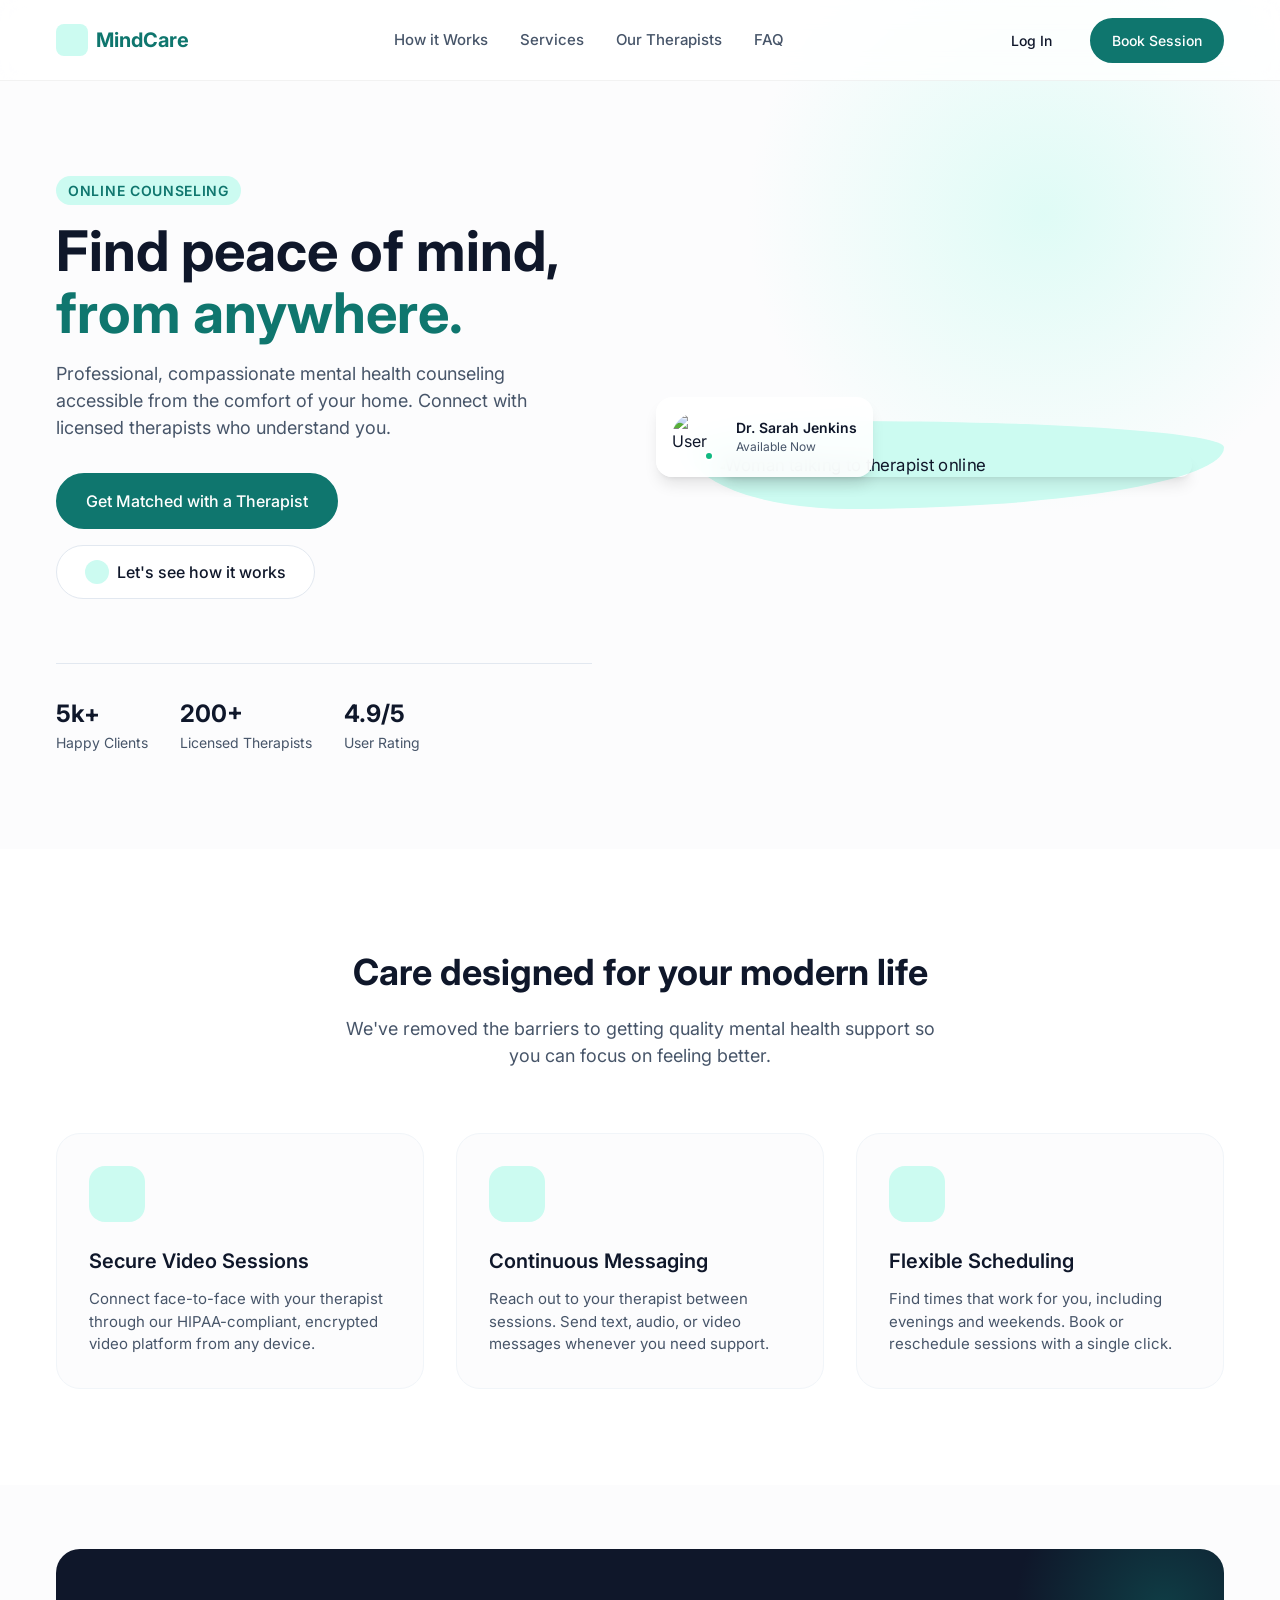
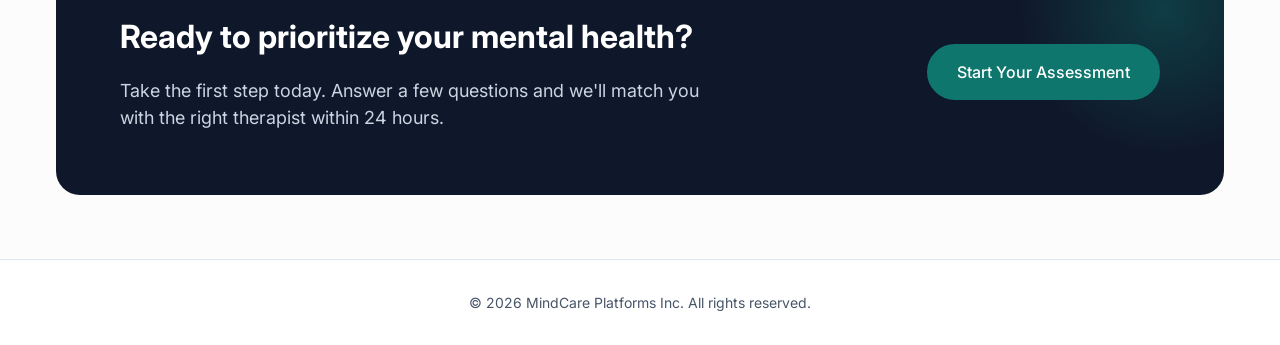
==== index.html @ 395b48d4 "inital commit for frontend ui" ====
<!DOCTYPE html>
<html lang="en">
<head>
    <meta charset="UTF-8">
    <meta name="viewport" content="width=device-width, initial-scale=1.0">
    <title>MindCare | Remote Mental Health Counseling</title>
    <meta name="description" content="Accessible, professional, and compassionate remote mental health counseling. Connect with licensed therapists from the comfort of your home.">
    <!-- Google Fonts -->
    <link rel="preconnect" href="https://fonts.googleapis.com">
    <link rel="preconnect" href="https://fonts.gstatic.com" crossorigin>
    <link href="https://fonts.googleapis.com/css2?family=Inter:wght@300;400;500;600;700&display=swap" rel="stylesheet">
    <!-- Remix Icons -->
    <link href="https://cdn.jsdelivr.net/npm/remixicon@3.5.0/fonts/remixicon.css" rel="stylesheet">
    <!-- Custom CSS -->
    <link rel="stylesheet" href="style.css">
</head>
<body>
    <nav class="navbar">
        <div class="container nav-container">
            <a href="#" class="logo">
                <div class="logo-icon"><i class="ri-heart-pulse-line"></i></div>
                <span>MindCare</span>
            </a>
            <div class="nav-links">
                <a href="#how-it-works" class="nav-link">How it Works</a>
                <a href="#services" class="nav-link">Services</a>
                <a href="#therapists" class="nav-link">Our Therapists</a>
                <a href="#faq" class="nav-link">FAQ</a>
            </div>
            <div class="nav-actions">
                <a href="#" class="btn btn-outline">Log In</a>
                <a href="#" class="btn btn-primary">Book Session</a>
            </div>
            <button class="menu-toggle" aria-label="Toggle Menu">
                <i class="ri-menu-line"></i>
            </button>
        </div>
    </nav>

    <main>
        <!-- Hero Section -->
        <section class="hero">
            <div class="container hero-container">
                <div class="hero-content">
                    <div class="badge">Online Counseling</div>
                    <h1 class="hero-title">Find peace of mind,<br><span>from anywhere.</span></h1>
                    <p class="hero-description">Professional, compassionate mental health counseling accessible from the comfort of your home. Connect with licensed therapists who understand you.</p>
                    <div class="hero-actions">
                        <a href="#" class="btn btn-primary btn-lg">Get Matched with a Therapist</a>
                        <a href="#how-it-works" class="btn btn-secondary btn-lg play-btn">
                            <div class="play-icon"><i class="ri-play-fill"></i></div> Let's see how it works
                        </a>
                    </div>
                    <div class="hero-stats">
                        <div class="stat-item">
                            <div class="stat-number">5k+</div>
                            <div class="stat-label">Happy Clients</div>
                        </div>
                        <div class="stat-item">
                            <div class="stat-number">200+</div>
                            <div class="stat-label">Licensed Therapists</div>
                        </div>
                        <div class="stat-item">
                            <div class="stat-number">4.9/5</div>
                            <div class="stat-label">User Rating</div>
                        </div>
                    </div>
                </div>
                <div class="hero-image-wrapper">
                    <div class="hero-image-bg"></div>
                    <div class="hero-image-container">
                        <img src="https://images.unsplash.com/photo-1573497019940-1c28c88b4f3e?ixlib=rb-4.0.3&auto=format&fit=crop&w=800&q=80" alt="Woman talking to therapist online" class="hero-image">
                    </div>
                    <!-- Floating Cards -->
                    <div class="floating-card user-card">
                        <img src="https://images.unsplash.com/photo-1580489944761-15a19d654956?ixlib=rb-4.0.3&auto=format&fit=crop&w=100&q=80" alt="User" class="avatar">
                        <div class="card-info">
                            <h4>Dr. Sarah Jenkins</h4>
                            <p>Available Now</p>
                        </div>
                        <div class="status-dot online"></div>
                    </div>
                </div>
            </div>
        </section>

        <!-- Features / Benefits -->
        <section class="features" id="services">
            <div class="container">
                <div class="section-header text-center">
                    <h2 class="section-title">Care designed for your modern life</h2>
                    <p class="section-description">We've removed the barriers to getting quality mental health support so you can focus on feeling better.</p>
                </div>
                <div class="features-grid">
                    <div class="feature-card">
                        <div class="feature-icon"><i class="ri-vidicon-line"></i></div>
                        <h3 class="feature-title">Secure Video Sessions</h3>
                        <p class="feature-description">Connect face-to-face with your therapist through our HIPAA-compliant, encrypted video platform from any device.</p>
                    </div>
                    <div class="feature-card">
                        <div class="feature-icon"><i class="ri-message-3-line"></i></div>
                        <h3 class="feature-title">Continuous Messaging</h3>
                        <p class="feature-description">Reach out to your therapist between sessions. Send text, audio, or video messages whenever you need support.</p>
                    </div>
                    <div class="feature-card">
                        <div class="feature-icon"><i class="ri-calendar-event-line"></i></div>
                        <h3 class="feature-title">Flexible Scheduling</h3>
                        <p class="feature-description">Find times that work for you, including evenings and weekends. Book or reschedule sessions with a single click.</p>
                    </div>
                </div>
            </div>
        </section>

        <!-- CTA Section -->
        <section class="cta-section">
            <div class="container">
                <div class="cta-box">
                    <div class="cta-content">
                        <h2>Ready to prioritize your mental health?</h2>
                        <p>Take the first step today. Answer a few questions and we'll match you with the right therapist within 24 hours.</p>
                    </div>
                    <div class="cta-action">
                        <a href="#" class="btn btn-primary btn-lg">Start Your Assessment</a>
                    </div>
                </div>
            </div>
        </section>
    </main>

    <footer class="footer">
        <div class="container">
            <div class="footer-bottom">
                <p>&copy; 2026 MindCare Platforms Inc. All rights reserved.</p>
            </div>
        </div>
    </footer>

    <script src="script.js"></script>
</body>
</html>
---- style.css ----
:root {
    /* Colors */
    --primary-color: #0f766e; /* Teal 600 */
    --primary-hover: #115e59; /* Teal 700 */
    --primary-light: #ccfbf1; /* Teal 50 */
    --secondary-color: #f8fafc;
    --text-main: #0f172a;
    --text-muted: #475569;
    --bg-main: #fcfcfd;
    --white: #ffffff;
    
    /* Typography */
    --font-sans: 'Inter', sans-serif;
    
    /* Spacing */
    --spacing-xs: 0.5rem;
    --spacing-sm: 1rem;
    --spacing-md: 2rem;
    --spacing-lg: 4rem;
    --spacing-xl: 6rem;
    
    /* Borders & Shadows */
    --radius-sm: 0.5rem;
    --radius-md: 1rem;
    --radius-lg: 1.5rem;
    --radius-full: 9999px;
    --shadow-sm: 0 1px 2px 0 rgb(0 0 0 / 0.05);
    --shadow-md: 0 4px 6px -1px rgb(0 0 0 / 0.1), 0 2px 4px -2px rgb(0 0 0 / 0.1);
    --shadow-lg: 0 10px 15px -3px rgb(0 0 0 / 0.1), 0 4px 6px -4px rgb(0 0 0 / 0.1);
    --shadow-glow: 0 0 40px -10px rgba(15, 118, 110, 0.4);
}

* {
    margin: 0;
    padding: 0;
    box-sizing: border-box;
}

body {
    font-family: var(--font-sans);
    color: var(--text-main);
    background-color: var(--bg-main);
    line-height: 1.5;
    overflow-x: hidden;
}

.container {
    max-width: 1200px;
    margin: 0 auto;
    padding: 0 var(--spacing-sm);
}

img {
    max-width: 100%;
    height: auto;
    display: block;
}

a {
    text-decoration: none;
    color: inherit;
    transition: all 0.3s ease;
}

/* --- Buttons --- */
.btn {
    display: inline-flex;
    align-items: center;
    justify-content: center;
    padding: 0.625rem 1.25rem;
    border-radius: var(--radius-full);
    font-weight: 500;
    cursor: pointer;
    transition: all 0.3s cubic-bezier(0.4, 0, 0.2, 1);
    font-size: 0.875rem;
}

.btn-lg {
    padding: 0.875rem 1.75rem;
    font-size: 1rem;
}

.btn-primary {
    background-color: var(--primary-color);
    color: var(--white);
    border: 2px solid var(--primary-color);
}

.btn-primary:hover {
    background-color: var(--primary-hover);
    border-color: var(--primary-hover);
    transform: translateY(-2px);
    box-shadow: var(--shadow-glow);
}

.btn-outline {
    background-color: transparent;
    color: var(--text-main);
    border: 2px solid transparent;
}

.btn-outline:hover {
    color: var(--primary-color);
}

.btn-secondary {
    background-color: var(--white);
    color: var(--text-main);
    border: 1px solid #e2e8f0;
}

.btn-secondary:hover {
    box-shadow: var(--shadow-md);
    transform: translateY(-2px);
}

/* --- Navigation --- */
.navbar {
    position: fixed;
    top: 0;
    left: 0;
    width: 100%;
    background-color: rgba(255, 255, 255, 0.8);
    backdrop-filter: blur(12px);
    -webkit-backdrop-filter: blur(12px);
    z-index: 1000;
    border-bottom: 1px solid rgba(0,0,0,0.05);
    transition: all 0.3s ease;
}

.nav-container {
    display: flex;
    justify-content: space-between;
    align-items: center;
    height: 80px;
}

.logo {
    display: flex;
    align-items: center;
    gap: 0.5rem;
    font-size: 1.25rem;
    font-weight: 700;
    color: var(--primary-color);
}

.logo-icon {
    width: 32px;
    height: 32px;
    background-color: var(--primary-light);
    border-radius: 8px;
    display: flex;
    align-items: center;
    justify-content: center;
    color: var(--primary-color);
    font-size: 1.25rem;
}

.nav-links {
    display: flex;
    gap: 2rem;
}

.nav-link {
    font-weight: 500;
    color: var(--text-muted);
    font-size: 0.9375rem;
}

.nav-link:hover {
    color: var(--primary-color);
}

.nav-actions {
    display: flex;
    gap: 1rem;
    align-items: center;
}

.menu-toggle {
    display: none;
    background: none;
    border: none;
    font-size: 1.5rem;
    color: var(--text-main);
    cursor: pointer;
}

/* --- Hero Section --- */
.hero {
    padding-top: calc(80px + var(--spacing-xl));
    padding-bottom: var(--spacing-xl);
    overflow: hidden;
    position: relative;
}

/* Background blob */
.hero::before {
    content: '';
    position: absolute;
    top: -10%;
    right: -5%;
    width: 600px;
    height: 600px;
    background: radial-gradient(circle, var(--primary-light) 0%, rgba(255,255,255,0) 70%);
    border-radius: 50%;
    z-index: -1;
    opacity: 0.6;
}

.hero-container {
    display: grid;
    grid-template-columns: 1fr 1fr;
    gap: var(--spacing-xl);
    align-items: center;
}

.badge {
    display: inline-block;
    padding: 0.25rem 0.75rem;
    background-color: var(--primary-light);
    color: var(--primary-color);
    border-radius: var(--radius-full);
    font-size: 0.875rem;
    font-weight: 600;
    margin-bottom: var(--spacing-sm);
    text-transform: uppercase;
    letter-spacing: 0.05em;
}

.hero-title {
    font-size: 3.5rem;
    font-weight: 700;
    line-height: 1.1;
    margin-bottom: var(--spacing-sm);
    color: var(--text-main);
}

.hero-title span {
    color: var(--primary-color);
}

.hero-description {
    font-size: 1.125rem;
    color: var(--text-muted);
    margin-bottom: var(--spacing-md);
    max-width: 480px;
}

.hero-actions {
    display: flex;
    gap: 1rem;
    margin-bottom: var(--spacing-lg);
    flex-wrap: wrap;
}

.play-btn {
    display: flex;
    gap: 0.5rem;
}

.play-icon {
    width: 24px;
    height: 24px;
    background-color: var(--primary-light);
    color: var(--primary-color);
    border-radius: 50%;
    display: flex;
    align-items: center;
    justify-content: center;
    font-size: 0.75rem;
}

.hero-stats {
    display: flex;
    gap: 2rem;
    border-top: 1px solid #e2e8f0;
    padding-top: var(--spacing-md);
}

.stat-number {
    font-size: 1.5rem;
    font-weight: 700;
    color: var(--text-main);
}

.stat-label {
    font-size: 0.875rem;
    color: var(--text-muted);
}

.hero-image-wrapper {
    position: relative;
    padding: 2rem;
}

.hero-image-bg {
    position: absolute;
    top: 50%;
    left: 50%;
    transform: translate(-50%, -50%);
    width: 100%;
    height: 100%;
    background-color: var(--primary-light);
    border-radius: 30% 70% 70% 30% / 30% 30% 70% 70%;
    z-index: -1;
    animation: morph 8s ease-in-out infinite alternate;
}

@keyframes morph {
    0% { border-radius: 30% 70% 70% 30% / 30% 30% 70% 70%; }
    100% { border-radius: 70% 30% 30% 70% / 70% 70% 30% 30%; }
}

.hero-image-container {
    border-radius: var(--radius-lg);
    overflow: hidden;
    box-shadow: var(--shadow-lg);
    position: relative;
    z-index: 1;
}

.hero-image {
    width: 100%;
    height: 100%;
    object-fit: cover;
    display: block;
    transform: scale(1.05);
}

.floating-card {
    position: absolute;
    bottom: 2rem;
    left: -2rem;
    background: rgba(255, 255, 255, 0.9);
    backdrop-filter: blur(10px);
    -webkit-backdrop-filter: blur(10px);
    padding: 1rem;
    border-radius: var(--radius-md);
    box-shadow: var(--shadow-lg);
    display: flex;
    align-items: center;
    gap: 1rem;
    z-index: 2;
    animation: float 6s ease-in-out infinite;
}

@keyframes float {
    0% { transform: translateY(0px); }
    50% { transform: translateY(-15px); }
    100% { transform: translateY(0px); }
}

.avatar {
    width: 48px;
    height: 48px;
    border-radius: 50%;
    object-fit: cover;
}

.card-info h4 {
    font-size: 0.875rem;
    font-weight: 600;
}

.card-info p {
    font-size: 0.75rem;
    color: var(--text-muted);
}

.status-dot {
    width: 10px;
    height: 10px;
    border-radius: 50%;
    position: absolute;
    bottom: 1rem;
    left: 3rem;
    border: 2px solid white;
}

.status-dot.online {
    background-color: #10b981;
}

/* --- Features Section --- */
.features {
    padding: var(--spacing-xl) 0;
    background-color: var(--white);
}

.section-header {
    text-align: center;
    max-width: 600px;
    margin: 0 auto var(--spacing-lg);
}

.section-title {
    font-size: 2.25rem;
    font-weight: 700;
    margin-bottom: var(--spacing-sm);
}

.section-description {
    color: var(--text-muted);
    font-size: 1.125rem;
}

.features-grid {
    display: grid;
    grid-template-columns: repeat(3, 1fr);
    gap: var(--spacing-md);
}

.feature-card {
    padding: 2rem;
    border-radius: var(--radius-lg);
    background-color: var(--bg-main);
    border: 1px solid #f1f5f9;
    transition: all 0.3s ease;
    cursor: pointer;
}

.feature-card:hover {
    transform: translateY(-5px);
    box-shadow: var(--shadow-lg);
    border-color: var(--primary-light);
}

.feature-icon {
    width: 56px;
    height: 56px;
    background-color: var(--primary-light);
    color: var(--primary-color);
    border-radius: 16px;
    display: flex;
    align-items: center;
    justify-content: center;
    font-size: 1.5rem;
    margin-bottom: 1.5rem;
    transition: all 0.3s ease;
}

.feature-card:hover .feature-icon {
    background-color: var(--primary-color);
    color: white;
}

.feature-title {
    font-size: 1.25rem;
    font-weight: 600;
    margin-bottom: 0.75rem;
}

.feature-description {
    color: var(--text-muted);
    font-size: 0.9375rem;
}

/* --- CTA Section --- */
.cta-section {
    padding: var(--spacing-lg) 0;
}

.cta-box {
    background-color: var(--text-main);
    border-radius: var(--radius-lg);
    padding: var(--spacing-lg);
    display: flex;
    justify-content: space-between;
    align-items: center;
    color: var(--white);
    position: relative;
    overflow: hidden;
}

.cta-box::before {
    content: '';
    position: absolute;
    top: 0;
    right: 0;
    width: 300px;
    height: 300px;
    background: radial-gradient(circle, rgba(15, 118, 110, 0.4) 0%, rgba(255,255,255,0) 70%);
    border-radius: 50%;
    transform: translate(30%, -30%);
}

.cta-content {
    max-width: 600px;
    position: relative;
    z-index: 1;
}

.cta-content h2 {
    font-size: 2rem;
    margin-bottom: 1rem;
}

.cta-content p {
    color: #cbd5e1;
    font-size: 1.125rem;
}

.cta-action {
    position: relative;
    z-index: 1;
}

/* --- Footer --- */
.footer {
    padding: var(--spacing-md) 0;
    background-color: var(--white);
    border-top: 1px solid #e2e8f0;
    text-align: center;
}

.footer-bottom {
    color: var(--text-muted);
    font-size: 0.875rem;
}

/* --- Responsive --- */
@media (max-width: 991px) {
    .hero-container {
        grid-template-columns: 1fr;
        text-align: center;
    }
    
    .hero-title {
        font-size: 3rem;
    }
    
    .hero-description {
        margin: 0 auto var(--spacing-md);
    }
    
    .hero-actions {
        justify-content: center;
    }
    
    .hero-stats {
        justify-content: center;
    }
    
    .floating-card {
        left: 50%;
        transform: translateX(-50%);
        bottom: -2rem;
        animation: floatMobile 6s ease-in-out infinite;
    }
    
    @keyframes floatMobile {
        0% { transform: translate(-50%, 0px); }
        50% { transform: translate(-50%, -15px); }
        100% { transform: translate(-50%, 0px); }
    }
    
    .features-grid {
        grid-template-columns: repeat(2, 1fr);
    }
    
    .cta-box {
        flex-direction: column;
        text-align: center;
        gap: 2rem;
    }
}

@media (max-width: 768px) {
    .nav-links, .nav-actions {
        display: none;
    }
    
    .menu-toggle {
        display: block;
    }
    
    .features-grid {
        grid-template-columns: 1fr;
    }
    
    .hero-title {
        font-size: 2.5rem;
    }
}
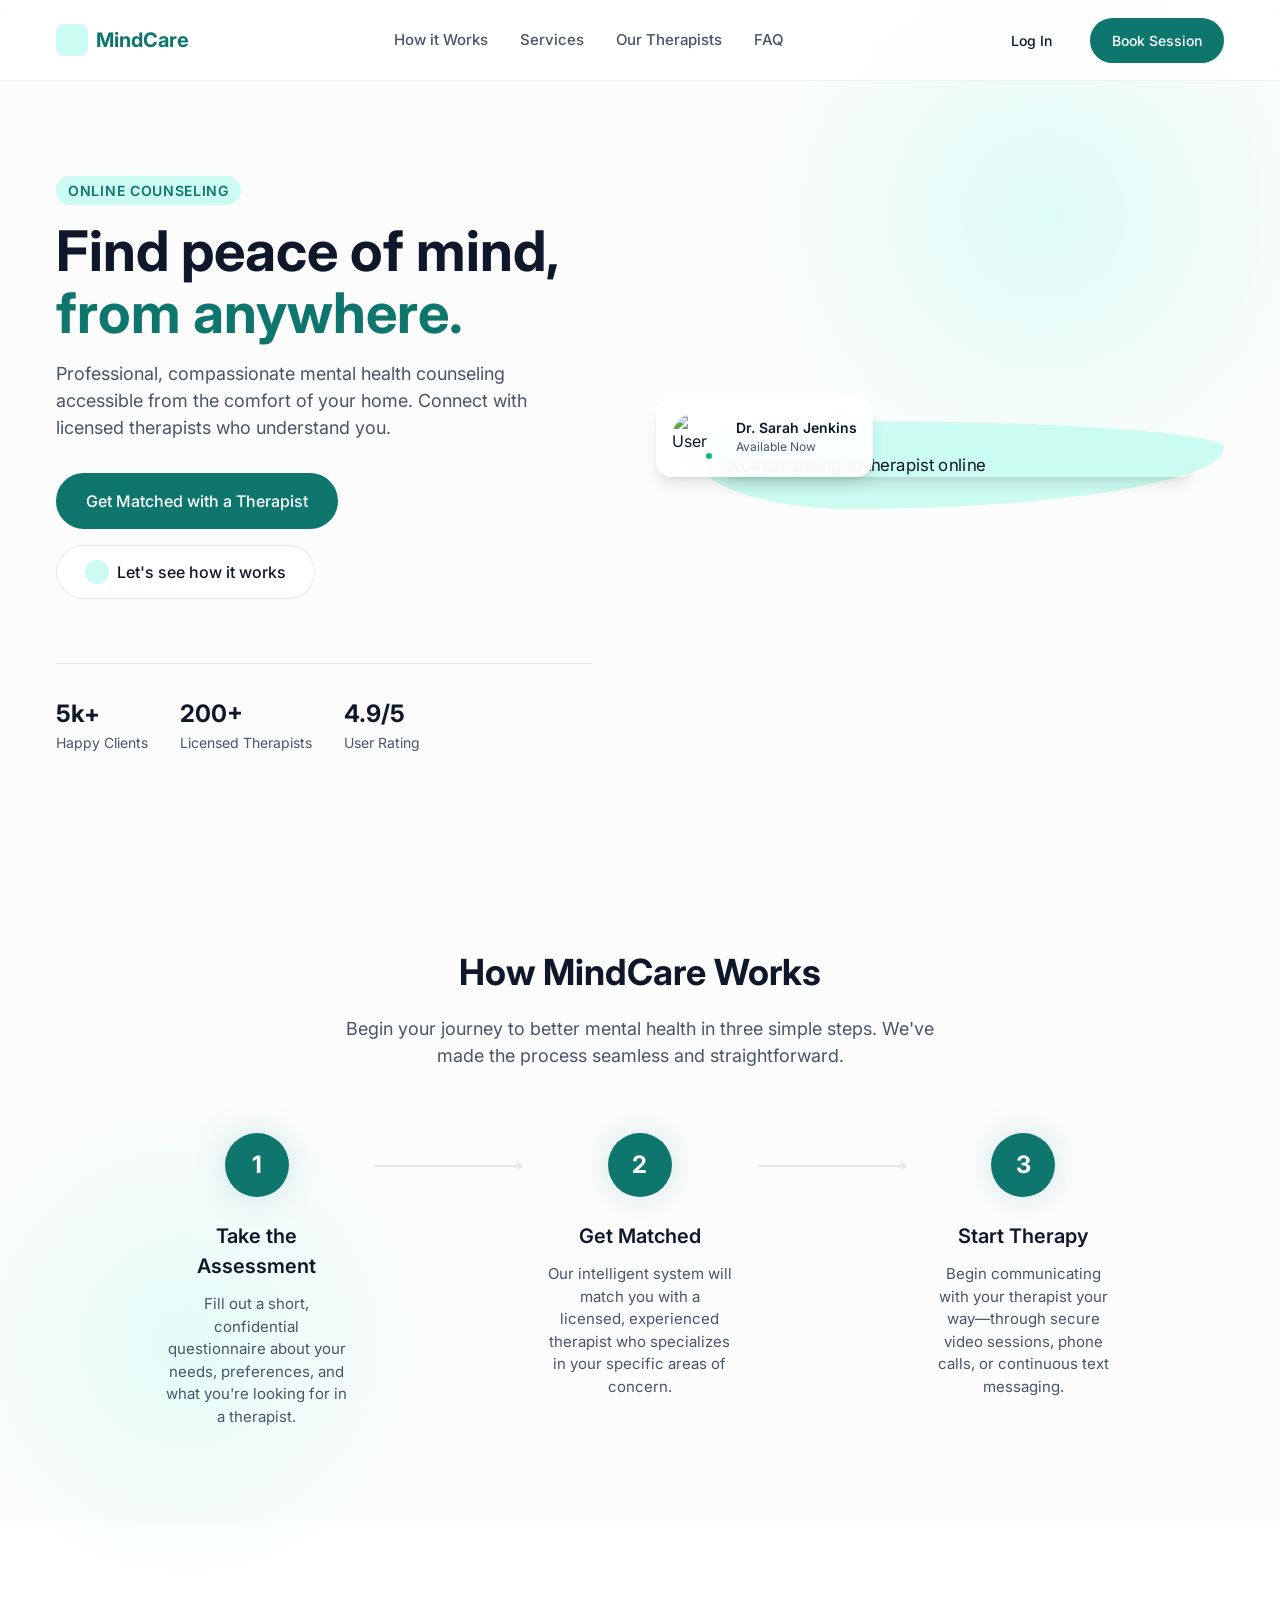
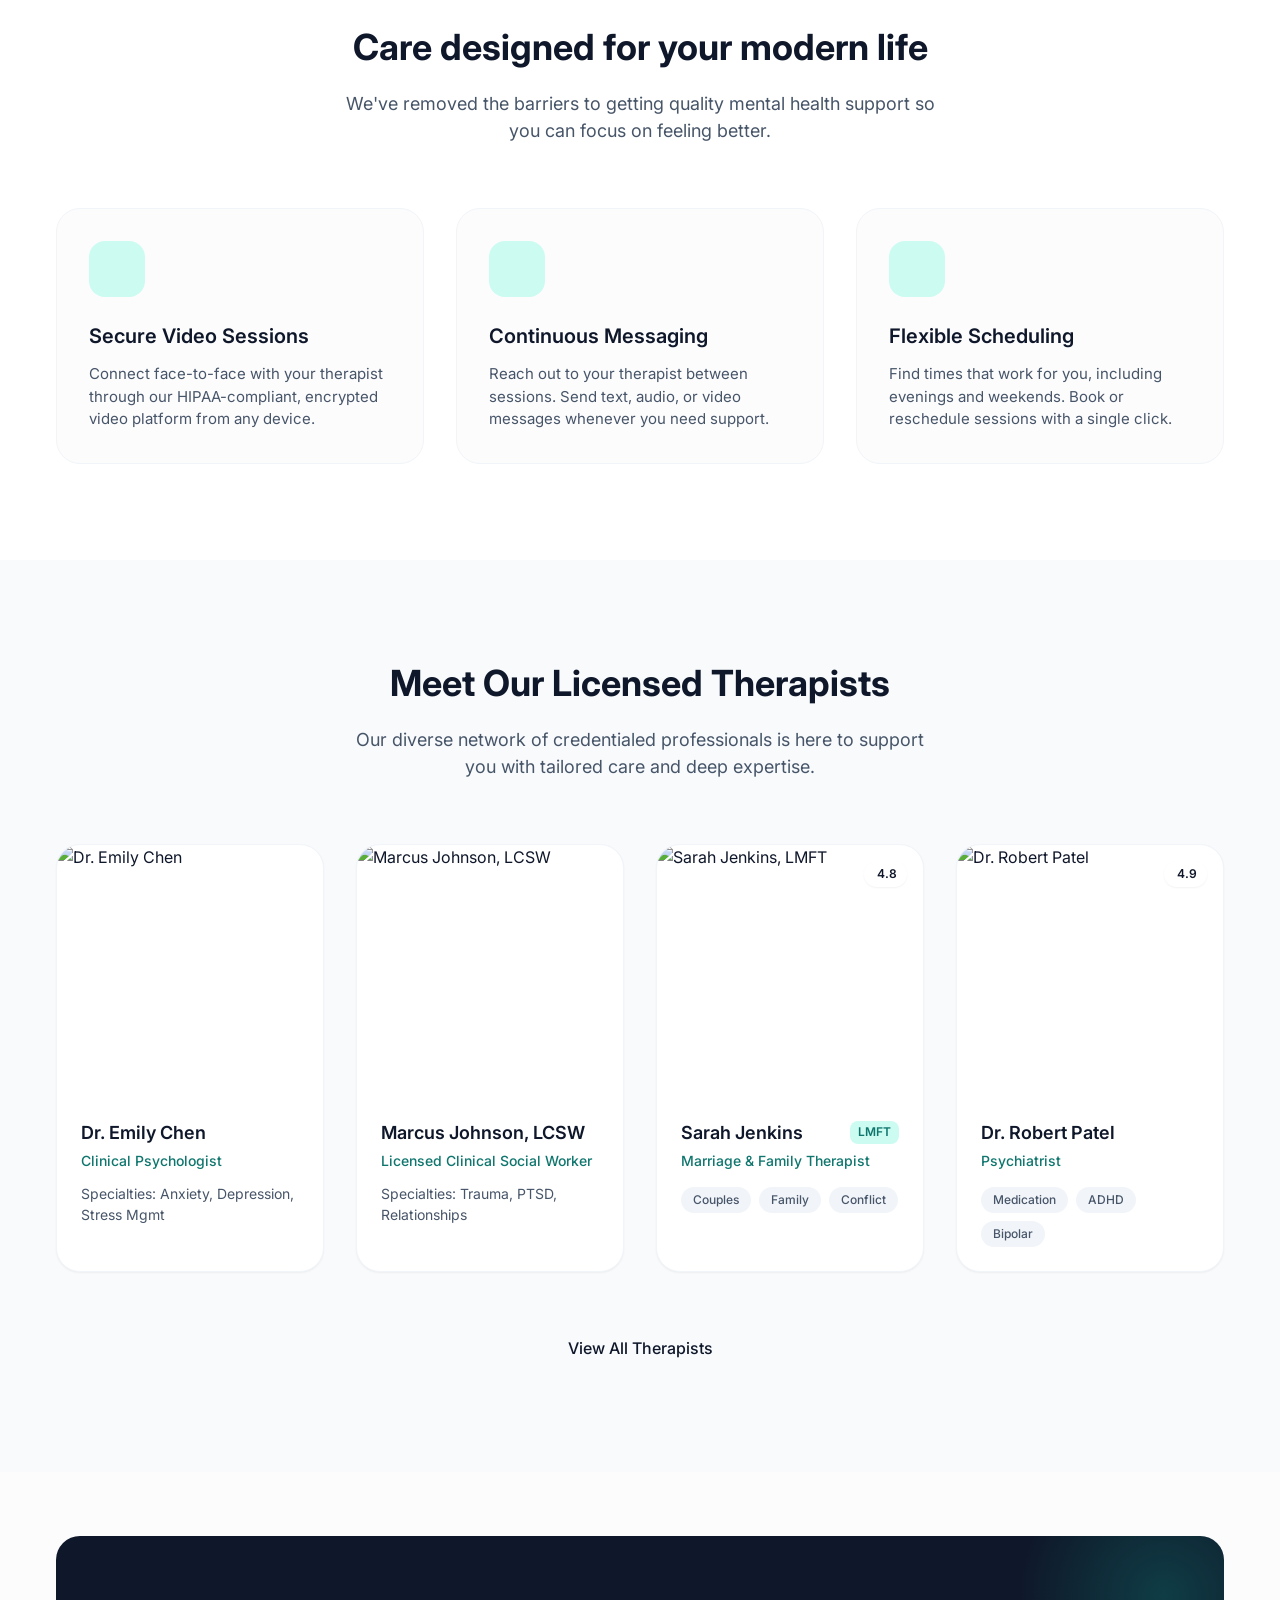
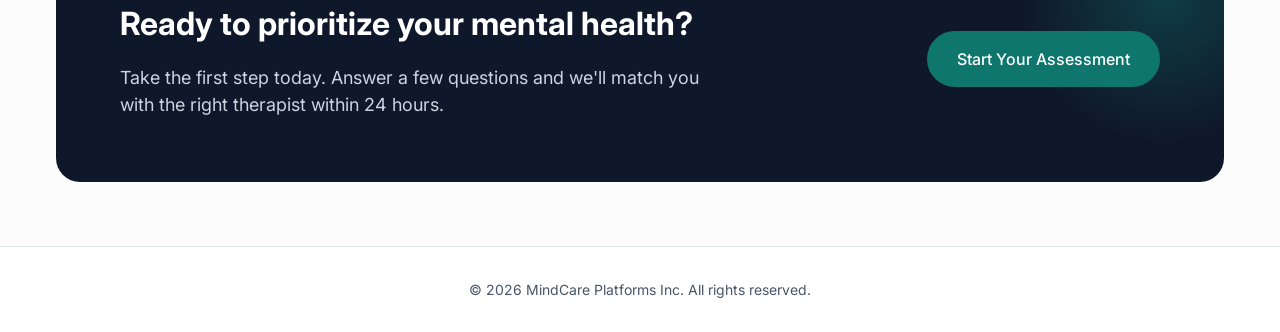
==== commit 1a27055a: "feat: Add therapists section with profile cards, interactive image effects, and responsive grid layo" ====
--- a/index.html
+++ b/index.html
@@ -1,10 +1,12 @@
 <!DOCTYPE html>
 <html lang="en">
+
 <head>
     <meta charset="UTF-8">
     <meta name="viewport" content="width=device-width, initial-scale=1.0">
     <title>MindCare | Remote Mental Health Counseling</title>
-    <meta name="description" content="Accessible, professional, and compassionate remote mental health counseling. Connect with licensed therapists from the comfort of your home.">
+    <meta name="description"
+        content="Accessible, professional, and compassionate remote mental health counseling. Connect with licensed therapists from the comfort of your home.">
     <!-- Google Fonts -->
     <link rel="preconnect" href="https://fonts.googleapis.com">
     <link rel="preconnect" href="https://fonts.gstatic.com" crossorigin>
@@ -14,6 +16,7 @@
     <!-- Custom CSS -->
     <link rel="stylesheet" href="style.css">
 </head>
+
 <body>
     <nav class="navbar">
         <div class="container nav-container">
@@ -44,7 +47,8 @@
                 <div class="hero-content">
                     <div class="badge">Online Counseling</div>
                     <h1 class="hero-title">Find peace of mind,<br><span>from anywhere.</span></h1>
-                    <p class="hero-description">Professional, compassionate mental health counseling accessible from the comfort of your home. Connect with licensed therapists who understand you.</p>
+                    <p class="hero-description">Professional, compassionate mental health counseling accessible from the
+                        comfort of your home. Connect with licensed therapists who understand you.</p>
                     <div class="hero-actions">
                         <a href="#" class="btn btn-primary btn-lg">Get Matched with a Therapist</a>
                         <a href="#how-it-works" class="btn btn-secondary btn-lg play-btn">
@@ -69,11 +73,13 @@
                 <div class="hero-image-wrapper">
                     <div class="hero-image-bg"></div>
                     <div class="hero-image-container">
-                        <img src="https://images.unsplash.com/photo-1573497019940-1c28c88b4f3e?ixlib=rb-4.0.3&auto=format&fit=crop&w=800&q=80" alt="Woman talking to therapist online" class="hero-image">
+                        <img src="https://images.unsplash.com/photo-1573497019940-1c28c88b4f3e?ixlib=rb-4.0.3&auto=format&fit=crop&w=800&q=80"
+                            alt="Woman talking to therapist online" class="hero-image">
                     </div>
                     <!-- Floating Cards -->
                     <div class="floating-card user-card">
-                        <img src="https://images.unsplash.com/photo-1580489944761-15a19d654956?ixlib=rb-4.0.3&auto=format&fit=crop&w=100&q=80" alt="User" class="avatar">
+                        <img src="https://images.unsplash.com/photo-1580489944761-15a19d654956?ixlib=rb-4.0.3&auto=format&fit=crop&w=100&q=80"
+                            alt="User" class="avatar">
                         <div class="card-info">
                             <h4>Dr. Sarah Jenkins</h4>
                             <p>Available Now</p>
@@ -84,29 +90,143 @@
             </div>
         </section>
 
+        <!-- How it Works Section -->
+        <section class="how-it-works" id="how-it-works">
+            <div class="container">
+                <div class="section-header text-center">
+                    <h2 class="section-title">How MindCare Works</h2>
+                    <p class="section-description">Begin your journey to better mental health in three simple steps.
+                        We've made the process seamless and straightforward.</p>
+                </div>
+                <div class="steps-container">
+                    <div class="step-card">
+                        <div class="step-number">1</div>
+                        <h3 class="step-title">Take the Assessment</h3>
+                        <p class="step-description">Fill out a short, confidential questionnaire about your needs,
+                            preferences, and what you're looking for in a therapist.</p>
+                    </div>
+                    <div class="step-line"></div>
+                    <div class="step-card">
+                        <div class="step-number">2</div>
+                        <h3 class="step-title">Get Matched</h3>
+                        <p class="step-description">Our intelligent system will match you with a licensed, experienced
+                            therapist who specializes in your specific areas of concern.</p>
+                    </div>
+                    <div class="step-line"></div>
+                    <div class="step-card">
+                        <div class="step-number">3</div>
+                        <h3 class="step-title">Start Therapy</h3>
+                        <p class="step-description">Begin communicating with your therapist your way—through secure
+                            video sessions, phone calls, or continuous text messaging.</p>
+                    </div>
+                </div>
+            </div>
+        </section>
+
         <!-- Features / Benefits -->
         <section class="features" id="services">
             <div class="container">
                 <div class="section-header text-center">
                     <h2 class="section-title">Care designed for your modern life</h2>
-                    <p class="section-description">We've removed the barriers to getting quality mental health support so you can focus on feeling better.</p>
+                    <p class="section-description">We've removed the barriers to getting quality mental health support
+                        so you can focus on feeling better.</p>
                 </div>
                 <div class="features-grid">
                     <div class="feature-card">
                         <div class="feature-icon"><i class="ri-vidicon-line"></i></div>
                         <h3 class="feature-title">Secure Video Sessions</h3>
-                        <p class="feature-description">Connect face-to-face with your therapist through our HIPAA-compliant, encrypted video platform from any device.</p>
+                        <p class="feature-description">Connect face-to-face with your therapist through our
+                            HIPAA-compliant, encrypted video platform from any device.</p>
                     </div>
                     <div class="feature-card">
                         <div class="feature-icon"><i class="ri-message-3-line"></i></div>
                         <h3 class="feature-title">Continuous Messaging</h3>
-                        <p class="feature-description">Reach out to your therapist between sessions. Send text, audio, or video messages whenever you need support.</p>
+                        <p class="feature-description">Reach out to your therapist between sessions. Send text, audio,
+                            or video messages whenever you need support.</p>
                     </div>
                     <div class="feature-card">
                         <div class="feature-icon"><i class="ri-calendar-event-line"></i></div>
                         <h3 class="feature-title">Flexible Scheduling</h3>
-                        <p class="feature-description">Find times that work for you, including evenings and weekends. Book or reschedule sessions with a single click.</p>
-                    </div>
+                        <p class="feature-description">Find times that work for you, including evenings and weekends.
+                            Book or reschedule sessions with a single click.</p>
+                    </div>
+                </div>
+            </div>
+        </section>
+
+        <!-- Our Therapists Section -->
+        <section class="therapists" id="therapists">
+            <div class="container">
+                <div class="section-header text-center">
+                    <h2 class="section-title">Meet Our Licensed Therapists</h2>
+                    <p class="section-description">Our diverse network of credentialed professionals is here to support
+                        you with tailored care and deep expertise.</p>
+                </div>
+                <div class="therapist-grid">
+                    <div class="therapist-card">
+                        <div class="therapist-image">
+                            <img src="https://images.unsplash.com/photo-1559839734-2b71ea197ec2?ixlib=rb-4.0.3&auto=format&fit=crop&w=600&q=80"
+                                alt="Dr. Emily Chen">
+                        </div>
+                        <div class="therapist-info">
+                            <h3 class="therapist-name">Dr. Emily Chen</h3>
+                            <p class="therapist-specialty">Clinical Psychologist</p>
+                            <p class="therapist-focus">Specialties: Anxiety, Depression, Stress Mgmt</p>
+                        </div>
+                    </div>
+                    <div class="therapist-card">
+                        <div class="therapist-image">
+                            <img src="https://images.unsplash.com/photo-1612349317150-e413f6a5b16d?ixlib=rb-4.0.3&auto=format&fit=crop&w=600&q=80"
+                                alt="Marcus Johnson, LCSW">
+                        </div>
+                        <div class="therapist-info">
+                            <h3 class="therapist-name">Marcus Johnson, LCSW</h3>
+                            <p class="therapist-specialty">Licensed Clinical Social Worker</p>
+                            <p class="therapist-focus">Specialties: Trauma, PTSD, Relationships</p>
+                        </div>
+                    </div>
+                    <div class="therapist-card">
+                        <div class="therapist-image">
+                            <span class="therapist-rating"><i class="ri-star-fill"></i> 4.8</span>
+                            <img src="https://images.unsplash.com/photo-1438761681033-6461ffad8d80?ixlib=rb-4.0.3&auto=format&fit=crop&w=600&q=80" alt="Sarah Jenkins, LMFT">
+                            <div class="therapist-image-overlay">
+                                <a href="#" class="btn btn-primary">Book Session</a>
+                            </div>
+                        </div>
+                        <div class="therapist-info">
+                            <div class="therapist-name-row">
+                                <h3 class="therapist-name">Sarah Jenkins</h3>
+                                <span class="credential">LMFT</span>
+                            </div>
+                            <p class="therapist-specialty">Marriage & Family Therapist</p>
+                            <div class="therapist-tags">
+                                <span class="tag">Couples</span>
+                                <span class="tag">Family</span>
+                                <span class="tag">Conflict</span>
+                            </div>
+                        </div>
+                    </div>
+                    <div class="therapist-card">
+                        <div class="therapist-image">
+                            <span class="therapist-rating"><i class="ri-star-fill"></i> 4.9</span>
+                            <img src="https://images.unsplash.com/photo-1507003211169-0a1dd7228f2d?ixlib=rb-4.0.3&auto=format&fit=crop&w=600&q=80" alt="Dr. Robert Patel">
+                            <div class="therapist-image-overlay">
+                                <a href="#" class="btn btn-primary">Book Session</a>
+                            </div>
+                        </div>
+                        <div class="therapist-info">
+                            <h3 class="therapist-name">Dr. Robert Patel</h3>
+                            <p class="therapist-specialty">Psychiatrist</p>
+                            <div class="therapist-tags">
+                                <span class="tag">Medication</span>
+                                <span class="tag">ADHD</span>
+                                <span class="tag">Bipolar</span>
+                            </div>
+                        </div>
+                    </div>
+                </div>
+                <div class="section-footer text-center" style="margin-top: 3rem;">
+                    <a href="#" class="btn btn-outline btn-lg">View All Therapists</a>
                 </div>
             </div>
         </section>
@@ -117,7 +237,8 @@
                 <div class="cta-box">
                     <div class="cta-content">
                         <h2>Ready to prioritize your mental health?</h2>
-                        <p>Take the first step today. Answer a few questions and we'll match you with the right therapist within 24 hours.</p>
+                        <p>Take the first step today. Answer a few questions and we'll match you with the right
+                            therapist within 24 hours.</p>
                     </div>
                     <div class="cta-action">
                         <a href="#" class="btn btn-primary btn-lg">Start Your Assessment</a>
@@ -137,4 +258,5 @@
 
     <script src="script.js"></script>
 </body>
-</html>
+
+</html>
--- a/style.css
+++ b/style.css
@@ -382,6 +382,106 @@
     background-color: #10b981;
 }
 
+/* --- How it Works Section --- */
+.how-it-works {
+    padding: var(--spacing-xl) 0;
+    background-color: var(--bg-main);
+    position: relative;
+}
+
+.how-it-works::before {
+    content: '';
+    position: absolute;
+    bottom: -10%;
+    left: -5%;
+    width: 500px;
+    height: 500px;
+    background: radial-gradient(circle, var(--primary-light) 0%, rgba(255,255,255,0) 70%);
+    border-radius: 50%;
+    z-index: 0;
+    opacity: 0.5;
+}
+
+.how-it-works .container {
+    position: relative;
+    z-index: 1;
+}
+
+.steps-container {
+    display: flex;
+    align-items: flex-start;
+    justify-content: space-between;
+    position: relative;
+    max-width: 1000px;
+    margin: 0 auto;
+}
+
+.step-card {
+    flex: 1;
+    text-align: center;
+    position: relative;
+    padding: 0 1.5rem;
+    transition: transform 0.3s ease;
+}
+
+.step-card:hover {
+    transform: translateY(-5px);
+}
+
+.step-number {
+    width: 64px;
+    height: 64px;
+    background-color: var(--primary-color);
+    color: var(--white);
+    border-radius: 50%;
+    display: flex;
+    align-items: center;
+    justify-content: center;
+    font-size: 1.5rem;
+    font-weight: 700;
+    margin: 0 auto 1.5rem;
+    box-shadow: var(--shadow-glow);
+    position: relative;
+    z-index: 2;
+    transition: transform 0.3s ease, background-color 0.3s ease;
+}
+
+.step-card:hover .step-number {
+    transform: scale(1.1);
+}
+
+.step-title {
+    font-size: 1.25rem;
+    font-weight: 600;
+    margin-bottom: 0.75rem;
+}
+
+.step-description {
+    color: var(--text-muted);
+    font-size: 0.9375rem;
+}
+
+.step-line {
+    flex: 0 0 calc(15%);
+    height: 2px;
+    background-color: #e2e8f0;
+    margin-top: 32px;
+    position: relative;
+}
+
+.step-line::after {
+    content: '';
+    position: absolute;
+    top: 50%;
+    right: 0;
+    transform: translateY(-50%);
+    width: 0;
+    height: 0;
+    border-top: 5px solid transparent;
+    border-bottom: 5px solid transparent;
+    border-left: 6px solid #e2e8f0;
+}
+
 /* --- Features Section --- */
 .features {
     padding: var(--spacing-xl) 0;
@@ -456,6 +556,189 @@
     font-size: 0.9375rem;
 }
 
+/* --- Therapists Section --- */
+.therapists {
+    padding: var(--spacing-xl) 0;
+    background-color: var(--secondary-color);
+}
+
+.therapist-grid {
+    display: grid;
+    grid-template-columns: repeat(4, 1fr);
+    gap: var(--spacing-md);
+}
+
+.therapist-card {
+    background-color: var(--white);
+    border-radius: var(--radius-lg);
+    overflow: hidden;
+    box-shadow: var(--shadow-sm);
+    transition: all 0.3s cubic-bezier(0.4, 0, 0.2, 1);
+    border: 1px solid #f1f5f9;
+}
+
+.therapist-card:hover {
+    transform: translateY(-8px);
+    box-shadow: var(--shadow-lg);
+    border-color: var(--primary-light);
+}
+
+.therapist-image {
+    width: 100%;
+    height: 250px;
+    overflow: hidden;
+    position: relative;
+}
+
+.therapist-image::after {
+    content: '';
+    position: absolute;
+    bottom: 0;
+    left: 0;
+    width: 100%;
+    height: 30%;
+    background: linear-gradient(to top, rgba(0,0,0,0.4), transparent);
+    opacity: 0;
+    transition: opacity 0.3s ease;
+}
+
+.therapist-card:hover .therapist-image::after {
+    opacity: 1;
+}
+
+.therapist-image img {
+    width: 100%;
+    height: 100%;
+    object-fit: cover;
+    transition: transform 0.5s ease;
+}
+
+.therapist-card:hover .therapist-image img {
+    transform: scale(1.08);
+}
+
+.therapist-info {
+    padding: 1.5rem;
+}
+
+.therapist-name {
+    font-size: 1.125rem;
+    font-weight: 600;
+    margin-bottom: 0.25rem;
+    color: var(--text-main);
+}
+
+.therapist-specialty {
+    color: var(--primary-color);
+    font-size: 0.875rem;
+    font-weight: 500;
+    margin-bottom: 0.75rem;
+}
+
+.therapist-focus {
+    color: var(--text-muted);
+    font-size: 0.875rem;
+    line-height: 1.5;
+}
+
+.therapist-rating {
+    position: absolute;
+    top: 1rem;
+    right: 1rem;
+    background-color: var(--white);
+    color: var(--text-main);
+    padding: 0.25rem 0.6rem;
+    border-radius: var(--radius-full);
+    font-size: 0.75rem;
+    font-weight: 600;
+    z-index: 2;
+    display: flex;
+    align-items: center;
+    gap: 0.25rem;
+    box-shadow: var(--shadow-sm);
+}
+
+.therapist-rating i {
+    color: #fbbf24;
+}
+
+.therapist-image-overlay {
+    position: absolute;
+    top: 0;
+    left: 0;
+    width: 100%;
+    height: 100%;
+    background-color: rgba(15, 23, 42, 0.4);
+    display: flex;
+    align-items: center;
+    justify-content: center;
+    opacity: 0;
+    transition: opacity 0.3s ease;
+    z-index: 1;
+    backdrop-filter: blur(2px);
+    -webkit-backdrop-filter: blur(2px);
+}
+
+.therapist-image-overlay .btn {
+    transform: translateY(20px);
+    transition: transform 0.3s ease;
+}
+
+.therapist-card:hover .therapist-image-overlay {
+    opacity: 1;
+}
+
+.therapist-card:hover .therapist-image-overlay .btn {
+    transform: translateY(0);
+}
+
+.therapist-name-row {
+    display: flex;
+    align-items: center;
+    justify-content: space-between;
+    margin-bottom: 0.25rem;
+}
+
+.therapist-name-row .therapist-name {
+    margin-bottom: 0;
+}
+
+.credential {
+    font-size: 0.75rem;
+    font-weight: 600;
+    background-color: var(--primary-light);
+    color: var(--primary-color);
+    padding: 0.15rem 0.5rem;
+    border-radius: var(--radius-sm);
+}
+
+.therapist-tags {
+    display: flex;
+    flex-wrap: wrap;
+    gap: 0.5rem;
+    margin-top: 1rem;
+}
+
+.tag {
+    background-color: #f1f5f9;
+    color: var(--text-muted);
+    font-size: 0.75rem;
+    padding: 0.25rem 0.75rem;
+    border-radius: var(--radius-full);
+    font-weight: 500;
+    transition: background-color 0.3s ease, color 0.3s ease;
+}
+
+.tag:hover {
+    background-color: var(--primary-light);
+    color: var(--primary-color);
+}
+
+.section-footer {
+    display: flex;
+    justify-content: center;
+}
+
 /* --- CTA Section --- */
 .cta-section {
     padding: var(--spacing-lg) 0;
@@ -555,7 +838,7 @@
         100% { transform: translate(-50%, 0px); }
     }
     
-    .features-grid {
+    .features-grid, .therapist-grid {
         grid-template-columns: repeat(2, 1fr);
     }
     
@@ -575,7 +858,22 @@
         display: block;
     }
     
-    .features-grid {
+    .steps-container {
+        flex-direction: column;
+        align-items: center;
+        gap: 3rem;
+    }
+    
+    .step-line {
+        display: none;
+    }
+    
+    .step-card {
+        padding: 0;
+        max-width: 400px;
+    }
+    
+    .features-grid, .therapist-grid {
         grid-template-columns: 1fr;
     }
     
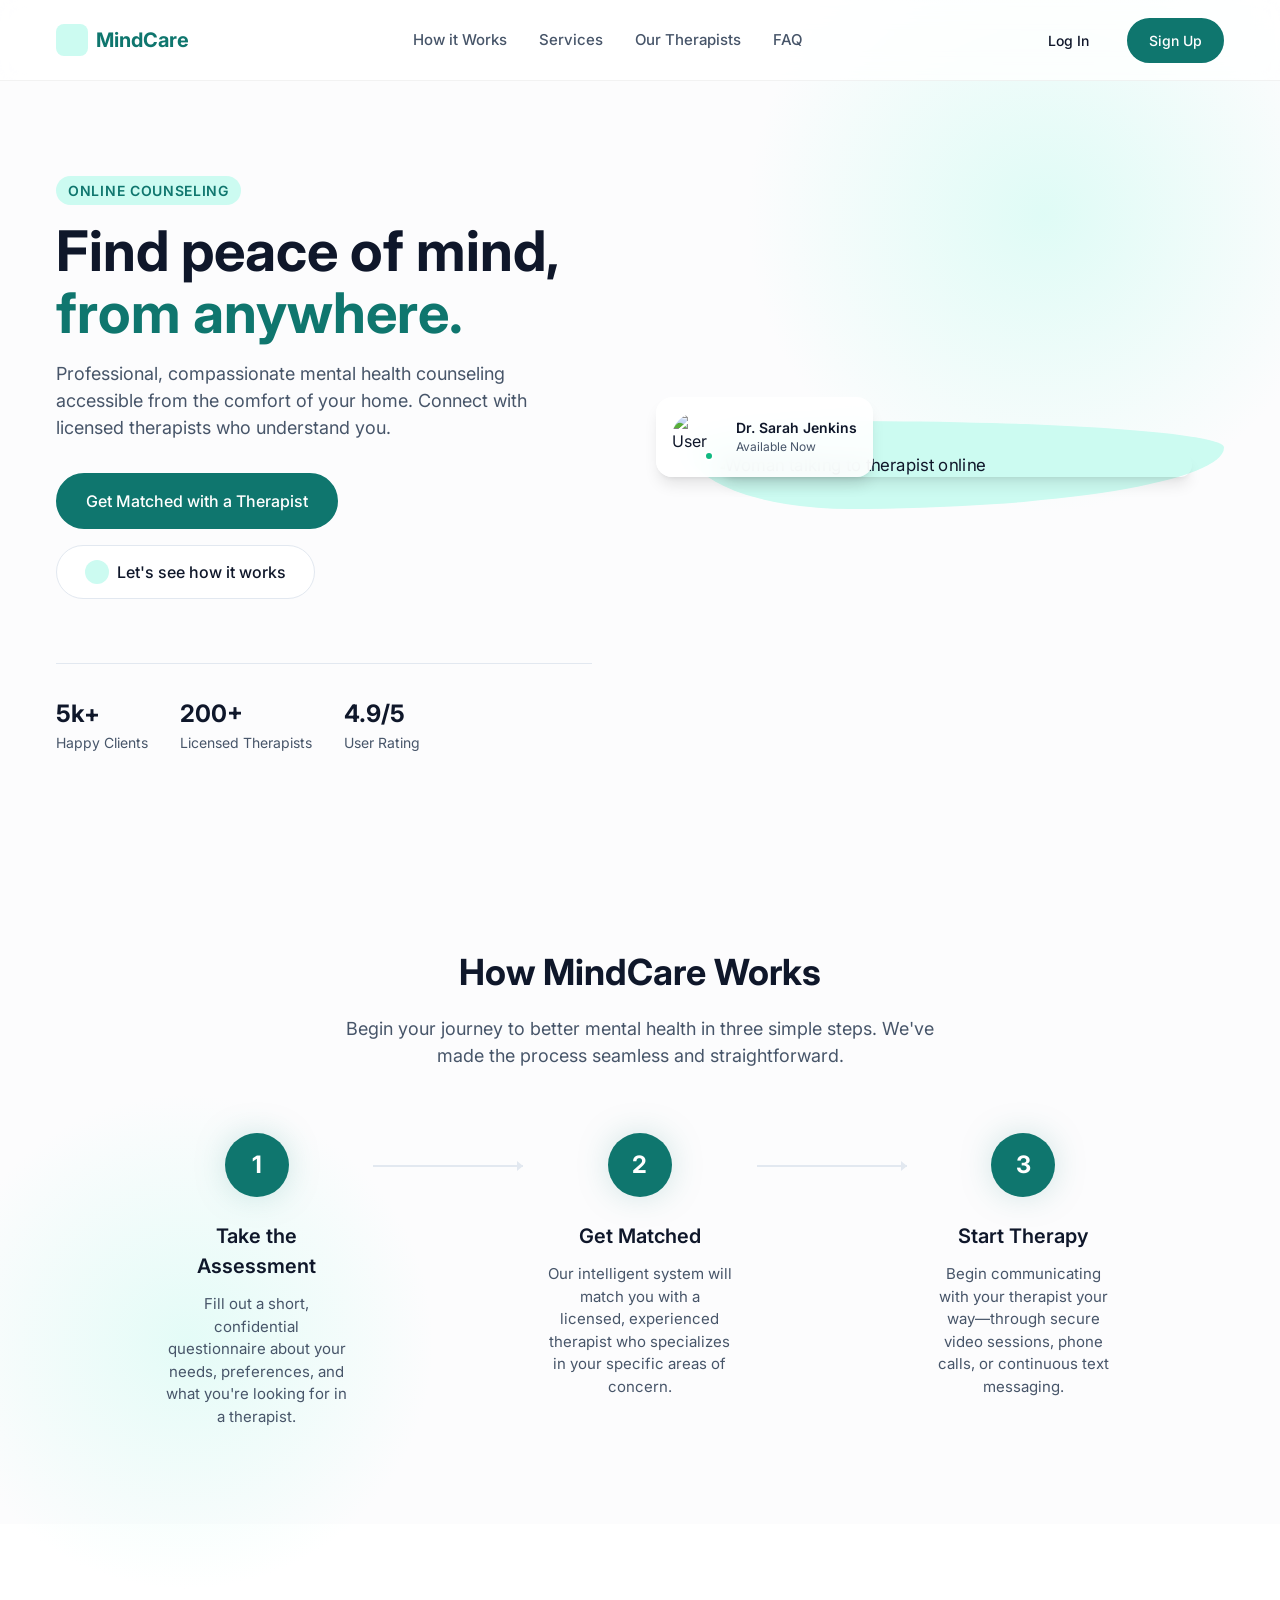
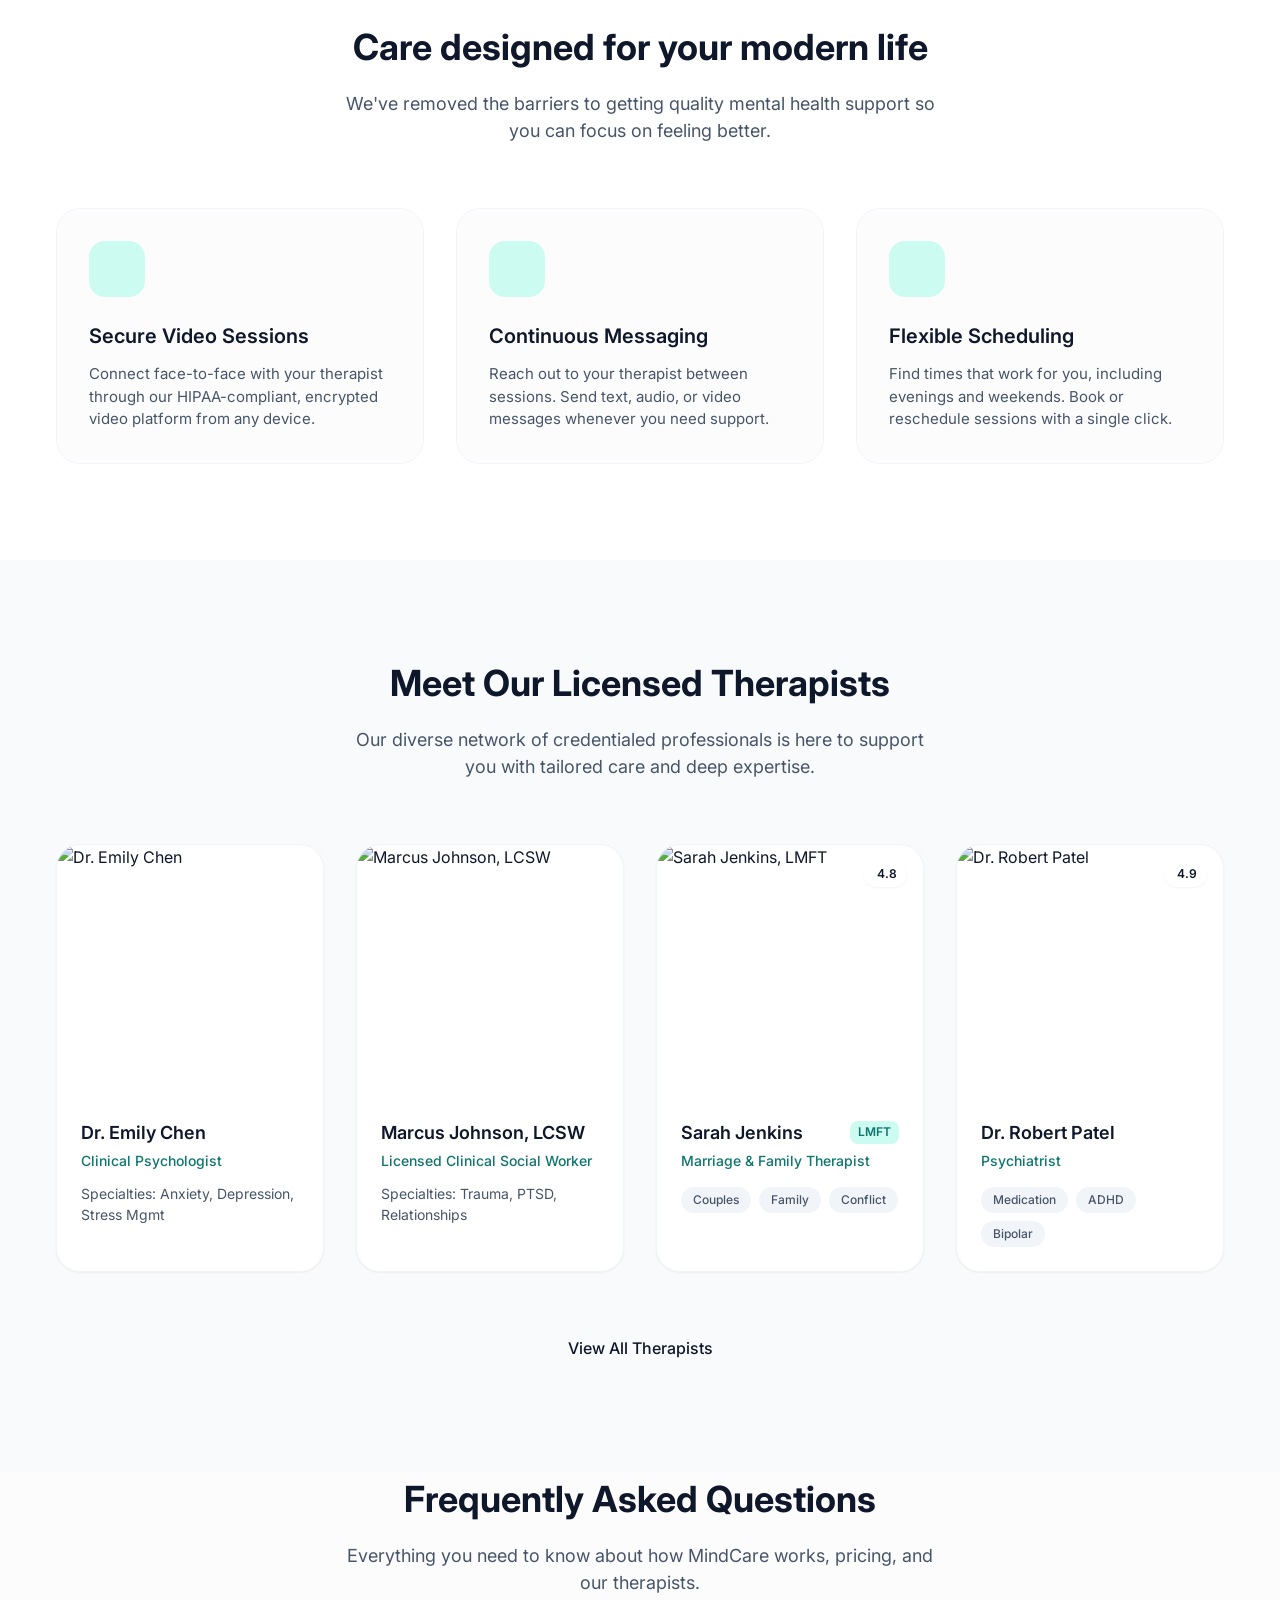
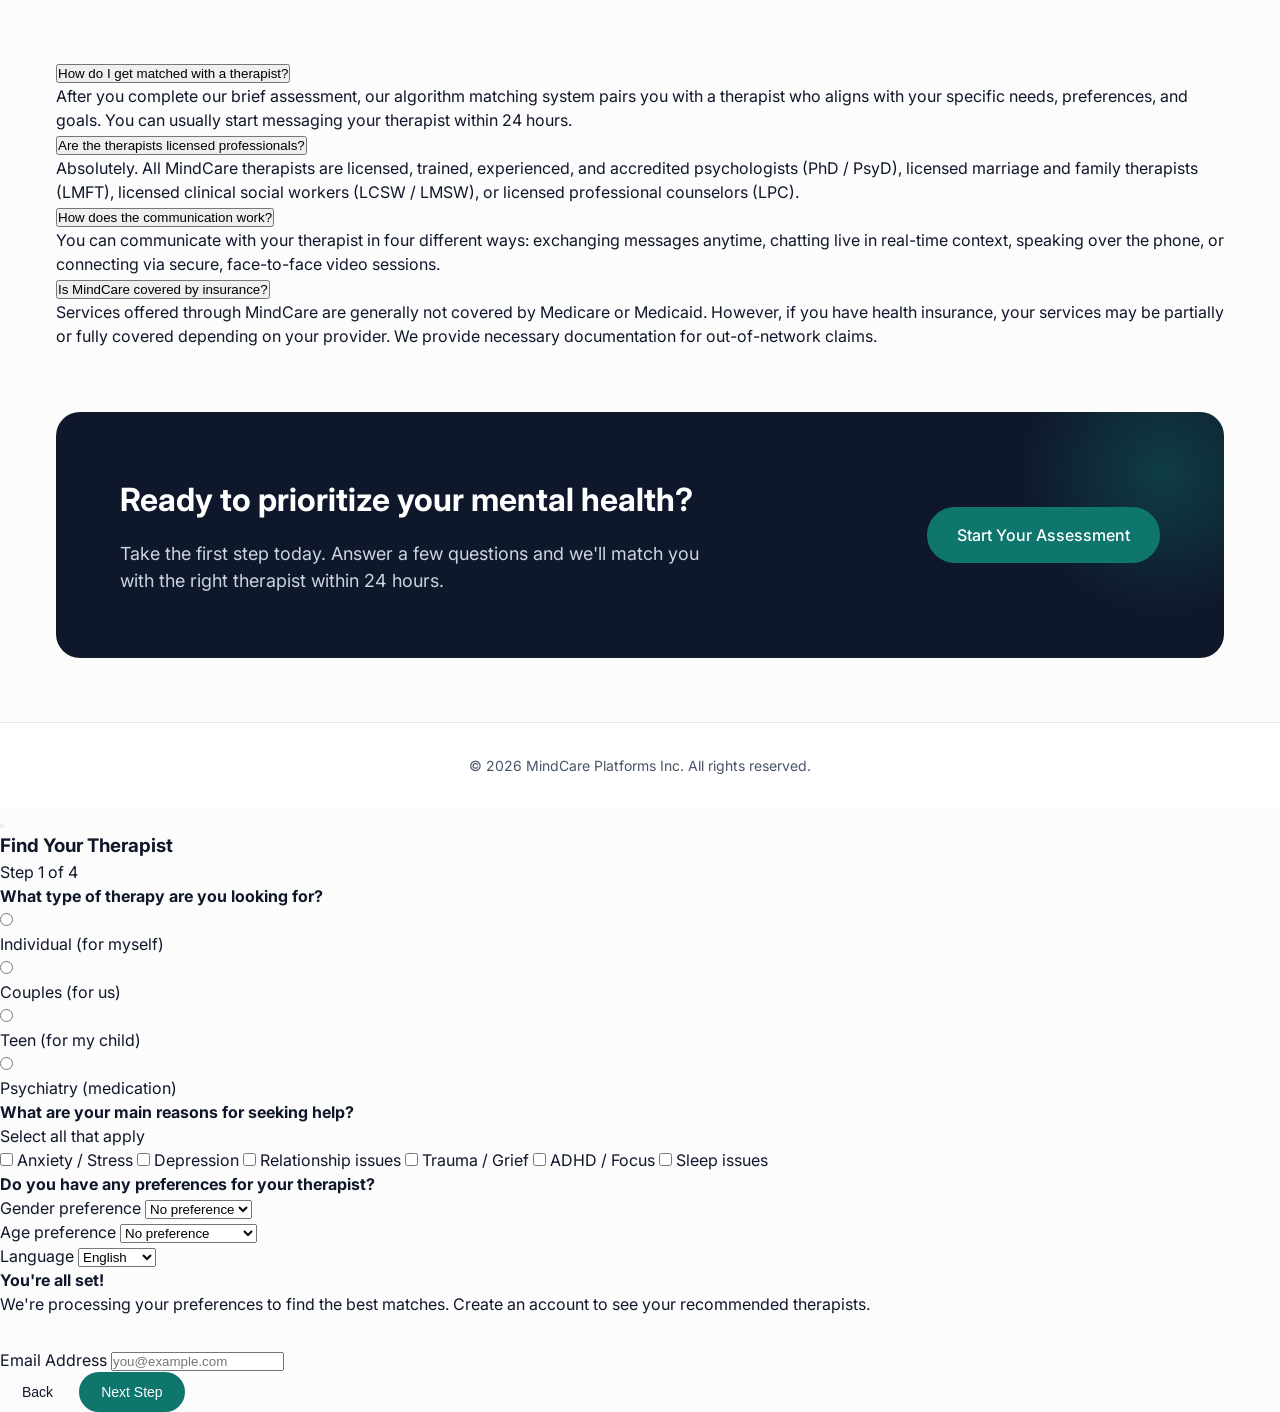
==== commit a607d45c: "commit" ====
--- a/index.html
+++ b/index.html
@@ -31,8 +31,8 @@
                 <a href="#faq" class="nav-link">FAQ</a>
             </div>
             <div class="nav-actions">
-                <a href="#" class="btn btn-outline">Log In</a>
-                <a href="#" class="btn btn-primary">Book Session</a>
+                <a href="auth.html" class="btn btn-outline">Log In</a>
+                <a href="auth.html" class="btn btn-primary">Sign Up</a>
             </div>
             <button class="menu-toggle" aria-label="Toggle Menu">
                 <i class="ri-menu-line"></i>
@@ -231,6 +231,54 @@
             </div>
         </section>
 
+        <!-- FAQ Section -->
+        <section class="faq" id="faq">
+            <div class="container">
+                <div class="section-header text-center">
+                    <h2 class="section-title">Frequently Asked Questions</h2>
+                    <p class="section-description">Everything you need to know about how MindCare works, pricing, and our therapists.</p>
+                </div>
+                <div class="faq-container">
+                    <div class="faq-item">
+                        <button class="faq-question">
+                            <span>How do I get matched with a therapist?</span>
+                            <i class="ri-add-line"></i>
+                        </button>
+                        <div class="faq-answer">
+                            <p>After you complete our brief assessment, our algorithm matching system pairs you with a therapist who aligns with your specific needs, preferences, and goals. You can usually start messaging your therapist within 24 hours.</p>
+                        </div>
+                    </div>
+                    <div class="faq-item">
+                        <button class="faq-question">
+                            <span>Are the therapists licensed professionals?</span>
+                            <i class="ri-add-line"></i>
+                        </button>
+                        <div class="faq-answer">
+                            <p>Absolutely. All MindCare therapists are licensed, trained, experienced, and accredited psychologists (PhD / PsyD), licensed marriage and family therapists (LMFT), licensed clinical social workers (LCSW / LMSW), or licensed professional counselors (LPC).</p>
+                        </div>
+                    </div>
+                    <div class="faq-item">
+                        <button class="faq-question">
+                            <span>How does the communication work?</span>
+                            <i class="ri-add-line"></i>
+                        </button>
+                        <div class="faq-answer">
+                            <p>You can communicate with your therapist in four different ways: exchanging messages anytime, chatting live in real-time context, speaking over the phone, or connecting via secure, face-to-face video sessions.</p>
+                        </div>
+                    </div>
+                    <div class="faq-item">
+                        <button class="faq-question">
+                            <span>Is MindCare covered by insurance?</span>
+                            <i class="ri-add-line"></i>
+                        </button>
+                        <div class="faq-answer">
+                            <p>Services offered through MindCare are generally not covered by Medicare or Medicaid. However, if you have health insurance, your services may be partially or fully covered depending on your provider. We provide necessary documentation for out-of-network claims.</p>
+                        </div>
+                    </div>
+                </div>
+            </div>
+        </section>
+
         <!-- CTA Section -->
         <section class="cta-section">
             <div class="container">
@@ -256,6 +304,140 @@
         </div>
     </footer>
 
+    <!-- Assessment Modal -->
+    <div class="modal-overlay" id="assessment-modal">
+        <div class="modal-container">
+            <button class="modal-close" aria-label="Close modal"><i class="ri-close-line"></i></button>
+            <div class="modal-header">
+                <h3>Find Your Therapist</h3>
+                <div class="progress-bar-container">
+                    <div class="progress-bar" id="assessment-progress"></div>
+                </div>
+                <p class="step-indicator">Step <span id="current-step">1</span> of 4</p>
+            </div>
+            
+            <div class="modal-body">
+                <!-- Step 1 -->
+                <div class="assessment-step active" id="step-1">
+                    <h4>What type of therapy are you looking for?</h4>
+                    <div class="options-grid">
+                        <label class="option-card">
+                            <input type="radio" name="therapy_type" value="individual">
+                            <div class="option-content">
+                                <i class="ri-user-line"></i>
+                                <span>Individual (for myself)</span>
+                            </div>
+                        </label>
+                        <label class="option-card">
+                            <input type="radio" name="therapy_type" value="couples">
+                            <div class="option-content">
+                                <i class="ri-group-line"></i>
+                                <span>Couples (for us)</span>
+                            </div>
+                        </label>
+                        <label class="option-card">
+                            <input type="radio" name="therapy_type" value="teen">
+                            <div class="option-content">
+                                <i class="ri-mickey-line"></i>
+                                <span>Teen (for my child)</span>
+                            </div>
+                        </label>
+                        <label class="option-card">
+                            <input type="radio" name="therapy_type" value="psychiatry">
+                            <div class="option-content">
+                                <i class="ri-capsule-line"></i>
+                                <span>Psychiatry (medication)</span>
+                            </div>
+                        </label>
+                    </div>
+                </div>
+
+                <!-- Step 2 -->
+                <div class="assessment-step" id="step-2">
+                    <h4>What are your main reasons for seeking help?</h4>
+                    <p class="step-subtitle">Select all that apply</p>
+                    <div class="tags-selector">
+                        <label class="tag-checkbox">
+                            <input type="checkbox" name="reasons" value="anxiety">
+                            <span>Anxiety / Stress</span>
+                        </label>
+                        <label class="tag-checkbox">
+                            <input type="checkbox" name="reasons" value="depression">
+                            <span>Depression</span>
+                        </label>
+                        <label class="tag-checkbox">
+                            <input type="checkbox" name="reasons" value="relationships">
+                            <span>Relationship issues</span>
+                        </label>
+                        <label class="tag-checkbox">
+                            <input type="checkbox" name="reasons" value="trauma">
+                            <span>Trauma / Grief</span>
+                        </label>
+                        <label class="tag-checkbox">
+                            <input type="checkbox" name="reasons" value="focus">
+                            <span>ADHD / Focus</span>
+                        </label>
+                        <label class="tag-checkbox">
+                            <input type="checkbox" name="reasons" value="sleep">
+                            <span>Sleep issues</span>
+                        </label>
+                    </div>
+                </div>
+
+                <!-- Step 3 -->
+                <div class="assessment-step" id="step-3">
+                    <h4>Do you have any preferences for your therapist?</h4>
+                    <div class="preferences-list">
+                        <div class="pref-item">
+                            <label>Gender preference</label>
+                            <select class="form-control">
+                                <option value="any">No preference</option>
+                                <option value="female">Female</option>
+                                <option value="male">Male</option>
+                                <option value="nonbinary">Non-binary</option>
+                            </select>
+                        </div>
+                        <div class="pref-item">
+                            <label>Age preference</label>
+                            <select class="form-control">
+                                <option value="any">No preference</option>
+                                <option value="younger">Younger (under 40)</option>
+                                <option value="older">Older (40+)</option>
+                            </select>
+                        </div>
+                        <div class="pref-item">
+                            <label>Language</label>
+                            <select class="form-control">
+                                <option value="english">English</option>
+                                <option value="spanish">Spanish</option>
+                                <option value="french">French</option>
+                                <option value="mandarin">Mandarin</option>
+                            </select>
+                        </div>
+                    </div>
+                </div>
+
+                <!-- Step 4 -->
+                <div class="assessment-step" id="step-4">
+                    <div class="success-state text-center">
+                        <div class="success-icon"><i class="ri-checkbox-circle-fill"></i></div>
+                        <h4>You're all set!</h4>
+                        <p>We're processing your preferences to find the best matches. Create an account to see your recommended therapists.</p>
+                        <div class="form-group" style="text-align: left; margin-top: 2rem;">
+                            <label>Email Address</label>
+                            <input type="email" class="form-control" placeholder="you@example.com">
+                        </div>
+                    </div>
+                </div>
+            </div>
+            
+            <div class="modal-footer">
+                <button class="btn btn-outline" id="btn-back" disabled>Back</button>
+                <button class="btn btn-primary" id="btn-next">Next Step</button>
+            </div>
+        </div>
+    </div>
+
     <script src="script.js"></script>
 </body>
 
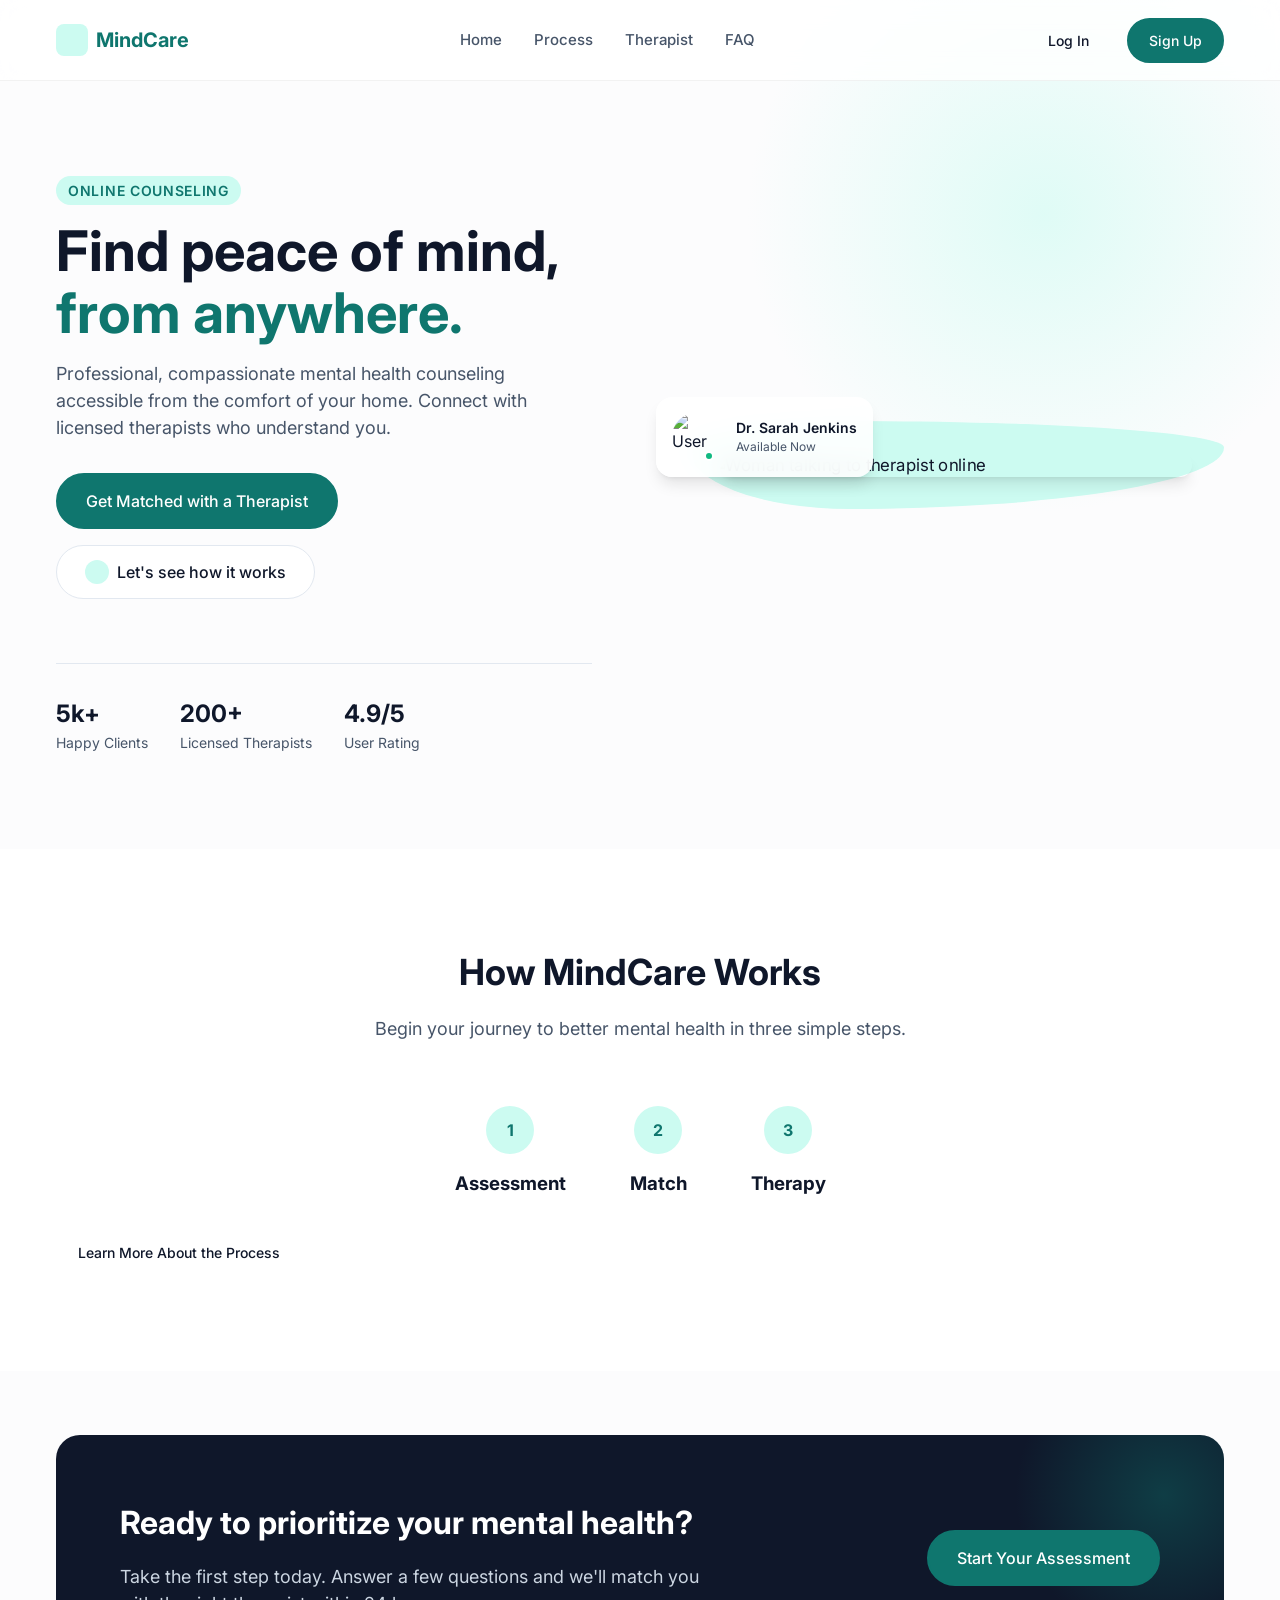
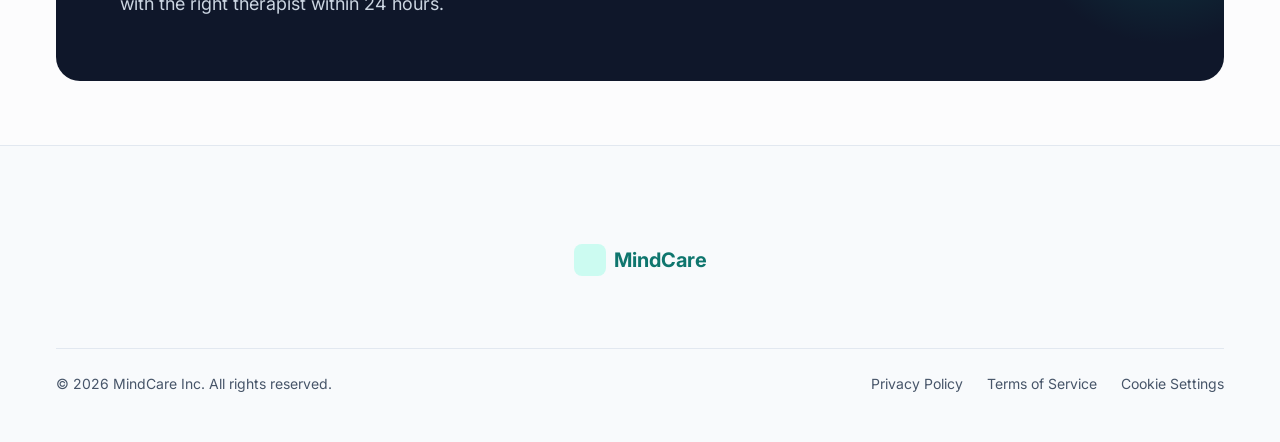
==== commit 87059851: "commit" ====
--- a/index.html
+++ b/index.html
@@ -20,15 +20,15 @@
 <body>
     <nav class="navbar">
         <div class="container nav-container">
-            <a href="#" class="logo">
+            <a href="index.html" class="logo">
                 <div class="logo-icon"><i class="ri-heart-pulse-line"></i></div>
                 <span>MindCare</span>
             </a>
             <div class="nav-links">
-                <a href="#how-it-works" class="nav-link">How it Works</a>
-                <a href="#services" class="nav-link">Services</a>
-                <a href="#therapists" class="nav-link">Our Therapists</a>
-                <a href="#faq" class="nav-link">FAQ</a>
+                <a href="index.html" class="nav-link active">Home</a>
+                <a href="how-it-works.html" class="nav-link">Process</a>
+                <a href="therapists.html" class="nav-link">Therapist</a>
+                <a href="faqs.html" class="nav-link">FAQ</a>
             </div>
             <div class="nav-actions">
                 <a href="auth.html" class="btn btn-outline">Log In</a>
@@ -50,8 +50,8 @@
                     <p class="hero-description">Professional, compassionate mental health counseling accessible from the
                         comfort of your home. Connect with licensed therapists who understand you.</p>
                     <div class="hero-actions">
-                        <a href="#" class="btn btn-primary btn-lg">Get Matched with a Therapist</a>
-                        <a href="#how-it-works" class="btn btn-secondary btn-lg play-btn">
+                        <a href="assessment.html" class="btn btn-primary btn-lg btn-assessment">Get Matched with a Therapist</a>
+                        <a href="how-it-works.html" class="btn btn-secondary btn-lg play-btn">
                             <div class="play-icon"><i class="ri-play-fill"></i></div> Let's see how it works
                         </a>
                     </div>
@@ -90,191 +90,29 @@
             </div>
         </section>
 
-        <!-- How it Works Section -->
-        <section class="how-it-works" id="how-it-works">
+        <!-- How it Works Summary -->
+        <section class="how-it-works-summary">
             <div class="container">
                 <div class="section-header text-center">
                     <h2 class="section-title">How MindCare Works</h2>
-                    <p class="section-description">Begin your journey to better mental health in three simple steps.
-                        We've made the process seamless and straightforward.</p>
+                    <p class="section-description">Begin your journey to better mental health in three simple steps.</p>
                 </div>
-                <div class="steps-container">
-                    <div class="step-card">
-                        <div class="step-number">1</div>
-                        <h3 class="step-title">Take the Assessment</h3>
-                        <p class="step-description">Fill out a short, confidential questionnaire about your needs,
-                            preferences, and what you're looking for in a therapist.</p>
+                <div class="steps-summary">
+                    <div class="step-summary-item">
+                        <div class="step-num">1</div>
+                        <h3>Assessment</h3>
                     </div>
-                    <div class="step-line"></div>
-                    <div class="step-card">
-                        <div class="step-number">2</div>
-                        <h3 class="step-title">Get Matched</h3>
-                        <p class="step-description">Our intelligent system will match you with a licensed, experienced
-                            therapist who specializes in your specific areas of concern.</p>
+                    <div class="step-summary-item">
+                        <div class="step-num">2</div>
+                        <h3>Match</h3>
                     </div>
-                    <div class="step-line"></div>
-                    <div class="step-card">
-                        <div class="step-number">3</div>
-                        <h3 class="step-title">Start Therapy</h3>
-                        <p class="step-description">Begin communicating with your therapist your way—through secure
-                            video sessions, phone calls, or continuous text messaging.</p>
+                    <div class="step-summary-item">
+                        <div class="step-num">3</div>
+                        <h3>Therapy</h3>
                     </div>
                 </div>
-            </div>
-        </section>
-
-        <!-- Features / Benefits -->
-        <section class="features" id="services">
-            <div class="container">
-                <div class="section-header text-center">
-                    <h2 class="section-title">Care designed for your modern life</h2>
-                    <p class="section-description">We've removed the barriers to getting quality mental health support
-                        so you can focus on feeling better.</p>
-                </div>
-                <div class="features-grid">
-                    <div class="feature-card">
-                        <div class="feature-icon"><i class="ri-vidicon-line"></i></div>
-                        <h3 class="feature-title">Secure Video Sessions</h3>
-                        <p class="feature-description">Connect face-to-face with your therapist through our
-                            HIPAA-compliant, encrypted video platform from any device.</p>
-                    </div>
-                    <div class="feature-card">
-                        <div class="feature-icon"><i class="ri-message-3-line"></i></div>
-                        <h3 class="feature-title">Continuous Messaging</h3>
-                        <p class="feature-description">Reach out to your therapist between sessions. Send text, audio,
-                            or video messages whenever you need support.</p>
-                    </div>
-                    <div class="feature-card">
-                        <div class="feature-icon"><i class="ri-calendar-event-line"></i></div>
-                        <h3 class="feature-title">Flexible Scheduling</h3>
-                        <p class="feature-description">Find times that work for you, including evenings and weekends.
-                            Book or reschedule sessions with a single click.</p>
-                    </div>
-                </div>
-            </div>
-        </section>
-
-        <!-- Our Therapists Section -->
-        <section class="therapists" id="therapists">
-            <div class="container">
-                <div class="section-header text-center">
-                    <h2 class="section-title">Meet Our Licensed Therapists</h2>
-                    <p class="section-description">Our diverse network of credentialed professionals is here to support
-                        you with tailored care and deep expertise.</p>
-                </div>
-                <div class="therapist-grid">
-                    <div class="therapist-card">
-                        <div class="therapist-image">
-                            <img src="https://images.unsplash.com/photo-1559839734-2b71ea197ec2?ixlib=rb-4.0.3&auto=format&fit=crop&w=600&q=80"
-                                alt="Dr. Emily Chen">
-                        </div>
-                        <div class="therapist-info">
-                            <h3 class="therapist-name">Dr. Emily Chen</h3>
-                            <p class="therapist-specialty">Clinical Psychologist</p>
-                            <p class="therapist-focus">Specialties: Anxiety, Depression, Stress Mgmt</p>
-                        </div>
-                    </div>
-                    <div class="therapist-card">
-                        <div class="therapist-image">
-                            <img src="https://images.unsplash.com/photo-1612349317150-e413f6a5b16d?ixlib=rb-4.0.3&auto=format&fit=crop&w=600&q=80"
-                                alt="Marcus Johnson, LCSW">
-                        </div>
-                        <div class="therapist-info">
-                            <h3 class="therapist-name">Marcus Johnson, LCSW</h3>
-                            <p class="therapist-specialty">Licensed Clinical Social Worker</p>
-                            <p class="therapist-focus">Specialties: Trauma, PTSD, Relationships</p>
-                        </div>
-                    </div>
-                    <div class="therapist-card">
-                        <div class="therapist-image">
-                            <span class="therapist-rating"><i class="ri-star-fill"></i> 4.8</span>
-                            <img src="https://images.unsplash.com/photo-1438761681033-6461ffad8d80?ixlib=rb-4.0.3&auto=format&fit=crop&w=600&q=80" alt="Sarah Jenkins, LMFT">
-                            <div class="therapist-image-overlay">
-                                <a href="#" class="btn btn-primary">Book Session</a>
-                            </div>
-                        </div>
-                        <div class="therapist-info">
-                            <div class="therapist-name-row">
-                                <h3 class="therapist-name">Sarah Jenkins</h3>
-                                <span class="credential">LMFT</span>
-                            </div>
-                            <p class="therapist-specialty">Marriage & Family Therapist</p>
-                            <div class="therapist-tags">
-                                <span class="tag">Couples</span>
-                                <span class="tag">Family</span>
-                                <span class="tag">Conflict</span>
-                            </div>
-                        </div>
-                    </div>
-                    <div class="therapist-card">
-                        <div class="therapist-image">
-                            <span class="therapist-rating"><i class="ri-star-fill"></i> 4.9</span>
-                            <img src="https://images.unsplash.com/photo-1507003211169-0a1dd7228f2d?ixlib=rb-4.0.3&auto=format&fit=crop&w=600&q=80" alt="Dr. Robert Patel">
-                            <div class="therapist-image-overlay">
-                                <a href="#" class="btn btn-primary">Book Session</a>
-                            </div>
-                        </div>
-                        <div class="therapist-info">
-                            <h3 class="therapist-name">Dr. Robert Patel</h3>
-                            <p class="therapist-specialty">Psychiatrist</p>
-                            <div class="therapist-tags">
-                                <span class="tag">Medication</span>
-                                <span class="tag">ADHD</span>
-                                <span class="tag">Bipolar</span>
-                            </div>
-                        </div>
-                    </div>
-                </div>
-                <div class="section-footer text-center" style="margin-top: 3rem;">
-                    <a href="#" class="btn btn-outline btn-lg">View All Therapists</a>
-                </div>
-            </div>
-        </section>
-
-        <!-- FAQ Section -->
-        <section class="faq" id="faq">
-            <div class="container">
-                <div class="section-header text-center">
-                    <h2 class="section-title">Frequently Asked Questions</h2>
-                    <p class="section-description">Everything you need to know about how MindCare works, pricing, and our therapists.</p>
-                </div>
-                <div class="faq-container">
-                    <div class="faq-item">
-                        <button class="faq-question">
-                            <span>How do I get matched with a therapist?</span>
-                            <i class="ri-add-line"></i>
-                        </button>
-                        <div class="faq-answer">
-                            <p>After you complete our brief assessment, our algorithm matching system pairs you with a therapist who aligns with your specific needs, preferences, and goals. You can usually start messaging your therapist within 24 hours.</p>
-                        </div>
-                    </div>
-                    <div class="faq-item">
-                        <button class="faq-question">
-                            <span>Are the therapists licensed professionals?</span>
-                            <i class="ri-add-line"></i>
-                        </button>
-                        <div class="faq-answer">
-                            <p>Absolutely. All MindCare therapists are licensed, trained, experienced, and accredited psychologists (PhD / PsyD), licensed marriage and family therapists (LMFT), licensed clinical social workers (LCSW / LMSW), or licensed professional counselors (LPC).</p>
-                        </div>
-                    </div>
-                    <div class="faq-item">
-                        <button class="faq-question">
-                            <span>How does the communication work?</span>
-                            <i class="ri-add-line"></i>
-                        </button>
-                        <div class="faq-answer">
-                            <p>You can communicate with your therapist in four different ways: exchanging messages anytime, chatting live in real-time context, speaking over the phone, or connecting via secure, face-to-face video sessions.</p>
-                        </div>
-                    </div>
-                    <div class="faq-item">
-                        <button class="faq-question">
-                            <span>Is MindCare covered by insurance?</span>
-                            <i class="ri-add-line"></i>
-                        </button>
-                        <div class="faq-answer">
-                            <p>Services offered through MindCare are generally not covered by Medicare or Medicaid. However, if you have health insurance, your services may be partially or fully covered depending on your provider. We provide necessary documentation for out-of-network claims.</p>
-                        </div>
-                    </div>
+                <div class="text-center" style="margin-top: 2rem;">
+                    <a href="how-it-works.html" class="btn btn-outline">Learn More About the Process</a>
                 </div>
             </div>
         </section>
@@ -289,7 +127,7 @@
                             therapist within 24 hours.</p>
                     </div>
                     <div class="cta-action">
-                        <a href="#" class="btn btn-primary btn-lg">Start Your Assessment</a>
+                        <a href="assessment.html" class="btn btn-primary btn-lg btn-assessment">Start Your Assessment</a>
                     </div>
                 </div>
             </div>
@@ -297,146 +135,37 @@
     </main>
 
     <footer class="footer">
-        <div class="container">
-            <div class="footer-bottom">
-                <p>&copy; 2026 MindCare Platforms Inc. All rights reserved.</p>
+        <div class="container centered-footer">
+            <div class="footer-brand-centered">
+                <a href="index.html" class="logo">
+                    <div class="logo-icon"><i class="ri-heart-pulse-fill"></i></div>
+                    <span>MindCare</span>
+                </a>
+            </div>
+            
+
+
+            <div class="footer-socials">
+                <a href="#" aria-label="Facebook"><i class="ri-facebook-fill"></i></a>
+                <a href="#" aria-label="Twitter"><i class="ri-twitter-x-line"></i></a>
+                <a href="#" aria-label="Instagram"><i class="ri-instagram-line"></i></a>
+                <a href="#" aria-label="LinkedIn"><i class="ri-linkedin-fill"></i></a>
+            </div>
+
+            <div class="footer-divider"></div>
+            
+            <div class="footer-bottom-row">
+                <div class="footer-copyright">
+                    <p>&copy; 2026 MindCare Inc. All rights reserved.</p>
+                </div>
+                <div class="footer-legal-links">
+                    <a href="#">Privacy Policy</a>
+                    <a href="#">Terms of Service</a>
+                    <a href="#">Cookie Settings</a>
+                </div>
             </div>
         </div>
     </footer>
-
-    <!-- Assessment Modal -->
-    <div class="modal-overlay" id="assessment-modal">
-        <div class="modal-container">
-            <button class="modal-close" aria-label="Close modal"><i class="ri-close-line"></i></button>
-            <div class="modal-header">
-                <h3>Find Your Therapist</h3>
-                <div class="progress-bar-container">
-                    <div class="progress-bar" id="assessment-progress"></div>
-                </div>
-                <p class="step-indicator">Step <span id="current-step">1</span> of 4</p>
-            </div>
-            
-            <div class="modal-body">
-                <!-- Step 1 -->
-                <div class="assessment-step active" id="step-1">
-                    <h4>What type of therapy are you looking for?</h4>
-                    <div class="options-grid">
-                        <label class="option-card">
-                            <input type="radio" name="therapy_type" value="individual">
-                            <div class="option-content">
-                                <i class="ri-user-line"></i>
-                                <span>Individual (for myself)</span>
-                            </div>
-                        </label>
-                        <label class="option-card">
-                            <input type="radio" name="therapy_type" value="couples">
-                            <div class="option-content">
-                                <i class="ri-group-line"></i>
-                                <span>Couples (for us)</span>
-                            </div>
-                        </label>
-                        <label class="option-card">
-                            <input type="radio" name="therapy_type" value="teen">
-                            <div class="option-content">
-                                <i class="ri-mickey-line"></i>
-                                <span>Teen (for my child)</span>
-                            </div>
-                        </label>
-                        <label class="option-card">
-                            <input type="radio" name="therapy_type" value="psychiatry">
-                            <div class="option-content">
-                                <i class="ri-capsule-line"></i>
-                                <span>Psychiatry (medication)</span>
-                            </div>
-                        </label>
-                    </div>
-                </div>
-
-                <!-- Step 2 -->
-                <div class="assessment-step" id="step-2">
-                    <h4>What are your main reasons for seeking help?</h4>
-                    <p class="step-subtitle">Select all that apply</p>
-                    <div class="tags-selector">
-                        <label class="tag-checkbox">
-                            <input type="checkbox" name="reasons" value="anxiety">
-                            <span>Anxiety / Stress</span>
-                        </label>
-                        <label class="tag-checkbox">
-                            <input type="checkbox" name="reasons" value="depression">
-                            <span>Depression</span>
-                        </label>
-                        <label class="tag-checkbox">
-                            <input type="checkbox" name="reasons" value="relationships">
-                            <span>Relationship issues</span>
-                        </label>
-                        <label class="tag-checkbox">
-                            <input type="checkbox" name="reasons" value="trauma">
-                            <span>Trauma / Grief</span>
-                        </label>
-                        <label class="tag-checkbox">
-                            <input type="checkbox" name="reasons" value="focus">
-                            <span>ADHD / Focus</span>
-                        </label>
-                        <label class="tag-checkbox">
-                            <input type="checkbox" name="reasons" value="sleep">
-                            <span>Sleep issues</span>
-                        </label>
-                    </div>
-                </div>
-
-                <!-- Step 3 -->
-                <div class="assessment-step" id="step-3">
-                    <h4>Do you have any preferences for your therapist?</h4>
-                    <div class="preferences-list">
-                        <div class="pref-item">
-                            <label>Gender preference</label>
-                            <select class="form-control">
-                                <option value="any">No preference</option>
-                                <option value="female">Female</option>
-                                <option value="male">Male</option>
-                                <option value="nonbinary">Non-binary</option>
-                            </select>
-                        </div>
-                        <div class="pref-item">
-                            <label>Age preference</label>
-                            <select class="form-control">
-                                <option value="any">No preference</option>
-                                <option value="younger">Younger (under 40)</option>
-                                <option value="older">Older (40+)</option>
-                            </select>
-                        </div>
-                        <div class="pref-item">
-                            <label>Language</label>
-                            <select class="form-control">
-                                <option value="english">English</option>
-                                <option value="spanish">Spanish</option>
-                                <option value="french">French</option>
-                                <option value="mandarin">Mandarin</option>
-                            </select>
-                        </div>
-                    </div>
-                </div>
-
-                <!-- Step 4 -->
-                <div class="assessment-step" id="step-4">
-                    <div class="success-state text-center">
-                        <div class="success-icon"><i class="ri-checkbox-circle-fill"></i></div>
-                        <h4>You're all set!</h4>
-                        <p>We're processing your preferences to find the best matches. Create an account to see your recommended therapists.</p>
-                        <div class="form-group" style="text-align: left; margin-top: 2rem;">
-                            <label>Email Address</label>
-                            <input type="email" class="form-control" placeholder="you@example.com">
-                        </div>
-                    </div>
-                </div>
-            </div>
-            
-            <div class="modal-footer">
-                <button class="btn btn-outline" id="btn-back" disabled>Back</button>
-                <button class="btn btn-primary" id="btn-next">Next Step</button>
-            </div>
-        </div>
-    </div>
 
     <script src="script.js"></script>
 </body>
--- a/style.css
+++ b/style.css
@@ -739,6 +739,74 @@
     justify-content: center;
 }
 
+/* --- FAQ Section --- */
+.faq {
+    padding: var(--spacing-xl) 0;
+    background-color: var(--white);
+}
+
+.faq-container {
+    max-width: 800px;
+    margin: 0 auto;
+}
+
+.faq-item {
+    border: 1px solid #e2e8f0;
+    border-radius: var(--radius-md);
+    margin-bottom: 1rem;
+    overflow: hidden;
+    transition: all 0.3s ease;
+}
+
+.faq-item.active {
+    border-color: var(--primary-light);
+    box-shadow: var(--shadow-sm);
+}
+
+.faq-question {
+    width: 100%;
+    text-align: left;
+    padding: 1.5rem;
+    background: var(--white);
+    border: none;
+    display: flex;
+    justify-content: space-between;
+    align-items: center;
+    cursor: pointer;
+    font-size: 1.125rem;
+    font-weight: 600;
+    color: var(--text-main);
+    transition: background-color 0.3s ease;
+    font-family: inherit;
+}
+
+.faq-question:hover {
+    background-color: var(--bg-main);
+}
+
+.faq-question i {
+    font-size: 1.5rem;
+    color: var(--primary-color);
+    transition: transform 0.3s ease;
+}
+
+.faq-item.active .faq-question i {
+    transform: rotate(45deg);
+}
+
+.faq-answer {
+    max-height: 0;
+    overflow: hidden;
+    transition: max-height 0.3s ease-in-out;
+    background-color: var(--white);
+}
+
+.faq-answer p {
+    padding: 0 1.5rem 1.5rem;
+    color: var(--text-muted);
+    line-height: 1.6;
+}
+
 /* --- CTA Section --- */
 .cta-section {
     padding: var(--spacing-lg) 0;
@@ -789,21 +857,504 @@
     z-index: 1;
 }
 
+/* --- Assessment Modal --- */
+.modal-overlay {
+    position: fixed;
+    top: 0;
+    left: 0;
+    width: 100%;
+    height: 100%;
+    background-color: rgba(15, 23, 42, 0.7);
+    backdrop-filter: blur(4px);
+    z-index: 2000;
+    display: flex;
+    align-items: center;
+    justify-content: center;
+    opacity: 0;
+    visibility: hidden;
+    transition: all 0.3s ease;
+}
+
+.modal-overlay.active {
+    opacity: 1;
+    visibility: visible;
+}
+
+.modal-container {
+    background-color: var(--white);
+    width: 90%;
+    max-width: 600px;
+    border-radius: var(--radius-lg);
+    position: relative;
+    transform: translateY(20px);
+    transition: transform 0.3s ease;
+    display: flex;
+    flex-direction: column;
+    max-height: 90vh;
+}
+
+.modal-overlay.active .modal-container {
+    transform: translateY(0);
+}
+
+.modal-close {
+    position: absolute;
+    top: 1.5rem;
+    right: 1.5rem;
+    background: none;
+    border: none;
+    font-size: 1.5rem;
+    color: var(--text-muted);
+    cursor: pointer;
+    transition: color 0.3s ease;
+    z-index: 10;
+}
+
+.modal-close:hover {
+    color: var(--text-main);
+}
+
+.modal-header {
+    padding: 2rem 2rem 1.5rem;
+    border-bottom: 1px solid #e2e8f0;
+}
+
+.modal-header h3 {
+    font-size: 1.5rem;
+    font-weight: 700;
+    margin-bottom: 1rem;
+}
+
+.progress-bar-container {
+    height: 6px;
+    background-color: #f1f5f9;
+    border-radius: var(--radius-full);
+    overflow: hidden;
+    margin-bottom: 0.5rem;
+}
+
+.progress-bar {
+    height: 100%;
+    background-color: var(--primary-color);
+    width: 25%; /* step 1 of 4 */
+    transition: width 0.3s ease;
+}
+
+.step-indicator {
+    font-size: 0.875rem;
+    color: var(--text-muted);
+    font-weight: 500;
+}
+
+.modal-body {
+    padding: 2rem;
+    overflow-y: auto;
+    flex-grow: 1;
+}
+
+.assessment-step {
+    display: none;
+    animation: fadeIn 0.4s ease forwards;
+}
+
+.assessment-step.active {
+    display: block;
+}
+
+@keyframes fadeIn {
+    from { opacity: 0; transform: translateX(10px); }
+    to { opacity: 1; transform: translateX(0); }
+}
+
+.assessment-step h4 {
+    font-size: 1.25rem;
+    font-weight: 600;
+    margin-bottom: 1.5rem;
+}
+
+.step-subtitle {
+    color: var(--text-muted);
+    font-size: 0.875rem;
+    margin-top: -1rem;
+    margin-bottom: 1.5rem;
+}
+
+/* Radio Cards */
+.options-grid {
+    display: grid;
+    grid-template-columns: 1fr 1fr;
+    gap: 1rem;
+}
+
+.option-card {
+    cursor: pointer;
+}
+
+.option-card input {
+    display: none;
+}
+
+.option-content {
+    border: 2px solid #e2e8f0;
+    border-radius: var(--radius-md);
+    padding: 1.5rem;
+    text-align: center;
+    transition: all 0.2s ease;
+    display: flex;
+    flex-direction: column;
+    align-items: center;
+    gap: 0.75rem;
+    height: 100%;
+}
+
+.option-content i {
+    font-size: 2rem;
+    color: var(--text-muted);
+    transition: color 0.2s ease;
+}
+
+.option-content span {
+    font-weight: 500;
+    color: var(--text-main);
+}
+
+.option-card:hover .option-content {
+    border-color: #cbd5e1;
+    background-color: var(--bg-main);
+}
+
+.option-card input:checked + .option-content {
+    border-color: var(--primary-color);
+    background-color: var(--primary-light);
+}
+
+.option-card input:checked + .option-content i {
+    color: var(--primary-color);
+}
+
+/* Checkbox Tags */
+.tags-selector {
+    display: flex;
+    flex-wrap: wrap;
+    gap: 0.75rem;
+}
+
+.tag-checkbox {
+    cursor: pointer;
+}
+
+.tag-checkbox input {
+    display: none;
+}
+
+.tag-checkbox span {
+    display: inline-block;
+    padding: 0.75rem 1.25rem;
+    border: 2px solid #e2e8f0;
+    border-radius: var(--radius-full);
+    font-weight: 500;
+    color: var(--text-muted);
+    transition: all 0.2s ease;
+}
+
+.tag-checkbox:hover span {
+    border-color: #cbd5e1;
+    background-color: var(--bg-main);
+}
+
+.tag-checkbox input:checked + span {
+    border-color: var(--primary-color);
+    background-color: var(--primary-color);
+    color: var(--white);
+}
+
+/* Form preferences */
+.preferences-list {
+    display: flex;
+    flex-direction: column;
+    gap: 1.25rem;
+}
+
+.pref-item label {
+    display: block;
+    margin-bottom: 0.5rem;
+    font-weight: 500;
+    font-size: 0.875rem;
+}
+
+/* Form Controls (generic) */
+.form-control {
+    width: 100%;
+    padding: 0.75rem 1rem;
+    border: 1px solid #cbd5e1;
+    border-radius: var(--radius-sm);
+    font-family: inherit;
+    font-size: 1rem;
+    transition: border-color 0.3s ease, box-shadow 0.3s ease;
+    background-color: var(--white);
+    color: var(--text-main);
+}
+
+.form-control:focus {
+    outline: none;
+    border-color: var(--primary-color);
+    box-shadow: 0 0 0 3px rgba(15, 118, 110, 0.15);
+}
+
+select.form-control {
+    appearance: auto;
+}
+
+/* Success State */
+.success-icon {
+    font-size: 4rem;
+    color: #10b981;
+    margin-bottom: 1rem;
+    animation: scaleIn 0.5s cubic-bezier(0.175, 0.885, 0.32, 1.275);
+}
+
+@keyframes scaleIn {
+    from { transform: scale(0); opacity: 0; }
+    to { transform: scale(1); opacity: 1; }
+}
+
+.success-state p {
+    color: var(--text-muted);
+    margin-top: 0.5rem;
+}
+
+.modal-footer {
+    padding: 1.5rem 2rem;
+    border-top: 1px solid #e2e8f0;
+    display: flex;
+    justify-content: space-between;
+}
+.cta-section {
+    padding: var(--spacing-lg) 0;
+}
+
+.cta-box {
+    background-color: var(--text-main);
+    border-radius: var(--radius-lg);
+    padding: var(--spacing-lg);
+    display: flex;
+    justify-content: space-between;
+    align-items: center;
+    color: var(--white);
+    position: relative;
+    overflow: hidden;
+}
+
+.cta-box::before {
+    content: '';
+    position: absolute;
+    top: 0;
+    right: 0;
+    width: 300px;
+    height: 300px;
+    background: radial-gradient(circle, rgba(15, 118, 110, 0.4) 0%, rgba(255,255,255,0) 70%);
+    border-radius: 50%;
+    transform: translate(30%, -30%);
+}
+
+.cta-content {
+    max-width: 600px;
+    position: relative;
+    z-index: 1;
+}
+
+.cta-content h2 {
+    font-size: 2rem;
+    margin-bottom: 1rem;
+}
+
+.cta-content p {
+    color: #cbd5e1;
+    font-size: 1.125rem;
+}
+
+.cta-action {
+    position: relative;
+    z-index: 1;
+}
+
+/* --- Page Headers --- */
+.page-header {
+    background-color: var(--primary-light);
+    padding: 6rem 0 4rem;
+    text-align: center;
+}
+
+.page-title {
+    font-size: 3rem;
+    font-weight: 700;
+    margin-bottom: 1rem;
+    color: var(--text-main);
+}
+
+.page-subtitle {
+    color: var(--text-muted);
+    font-size: 1.25rem;
+    max-width: 600px;
+    margin: 0 auto;
+}
+
+/* --- Detailed Steps --- */
+.how-it-works-detailed, .therapists-page, .faq-page {
+    padding: var(--spacing-xl) 0;
+}
+
+.steps-detailed {
+    display: flex;
+    flex-direction: column;
+    gap: 4rem;
+    max-width: 800px;
+    margin: 0 auto;
+}
+
+.step-card-detailed {
+    display: flex;
+    gap: 2rem;
+    align-items: flex-start;
+}
+
+.step-card-detailed .step-number {
+    flex-shrink: 0;
+    width: 64px;
+    height: 64px;
+    background-color: var(--primary-color);
+    color: var(--white);
+    border-radius: 50%;
+    display: flex;
+    align-items: center;
+    justify-content: center;
+    font-size: 1.5rem;
+    font-weight: 700;
+}
+
+.step-content h3 {
+    font-size: 1.5rem;
+    margin-bottom: 0.75rem;
+}
+
+.step-content p {
+    color: var(--text-muted);
+    line-height: 1.6;
+}
+
+/* --- Home Summary Layouts --- */
+.how-it-works-summary {
+    padding: var(--spacing-xl) 0;
+    background-color: var(--white);
+}
+
+.steps-summary {
+    display: flex;
+    justify-content: center;
+    gap: 4rem;
+    margin-top: 3rem;
+}
+
+.step-summary-item {
+    text-align: center;
+}
+
+.step-summary-item .step-num {
+    width: 48px;
+    height: 48px;
+    background-color: var(--primary-light);
+    color: var(--primary-color);
+    border-radius: 50%;
+    display: flex;
+    align-items: center;
+    justify-content: center;
+    font-weight: 700;
+    margin: 0 auto 1rem;
+}
+
 /* --- Footer --- */
 .footer {
-    padding: var(--spacing-md) 0;
-    background-color: var(--white);
+    background-color: var(--secondary-color);
+    padding: var(--spacing-xl) 0 3rem;
+    color: var(--text-main);
     border-top: 1px solid #e2e8f0;
+}
+
+.centered-footer {
+    display: flex;
+    flex-direction: column;
+    align-items: center;
     text-align: center;
 }
 
-.footer-bottom {
+.footer-brand-centered {
+    margin-bottom: 2rem;
+}
+
+.footer-brand-centered .logo {
+    display: inline-flex;
+}
+
+
+.footer-socials {
+    display: flex;
+    gap: 1.5rem;
+    margin-bottom: 2.5rem;
+}
+
+.footer-socials a {
+    color: var(--text-muted);
+    font-size: 1.5rem;
+    transition: all 0.3s ease;
+}
+
+.footer-socials a:hover {
+    color: var(--primary-color);
+    transform: translateY(-3px);
+}
+
+.footer-divider {
+    width: 100%;
+    height: 1px;
+    background-color: #e2e8f0;
+    margin-bottom: 1.5rem;
+}
+
+.footer-bottom-row {
+    display: flex;
+    justify-content: space-between;
+    align-items: center;
+    width: 100%;
     color: var(--text-muted);
     font-size: 0.875rem;
+}
+
+.footer-legal-links {
+    display: flex;
+    gap: 1.5rem;
+}
+
+.footer-legal-links a {
+    color: var(--text-muted);
+    transition: color 0.2s ease;
+}
+
+.footer-legal-links a:hover {
+    color: var(--primary-color);
 }
 
 /* --- Responsive --- */
 @media (max-width: 991px) {
+    .modal-container {
+        width: 100%;
+        height: 100%;
+        max-height: 100vh;
+        border-radius: 0;
+    }
+    
+    .options-grid {
+        grid-template-columns: 1fr;
+    }
     .hero-container {
         grid-template-columns: 1fr;
         text-align: center;
@@ -842,9 +1393,8 @@
         grid-template-columns: repeat(2, 1fr);
     }
     
-    .cta-box {
-        flex-direction: column;
-        text-align: center;
+    .footer-grid {
+        grid-template-columns: repeat(2, 1fr);
         gap: 2rem;
     }
 }
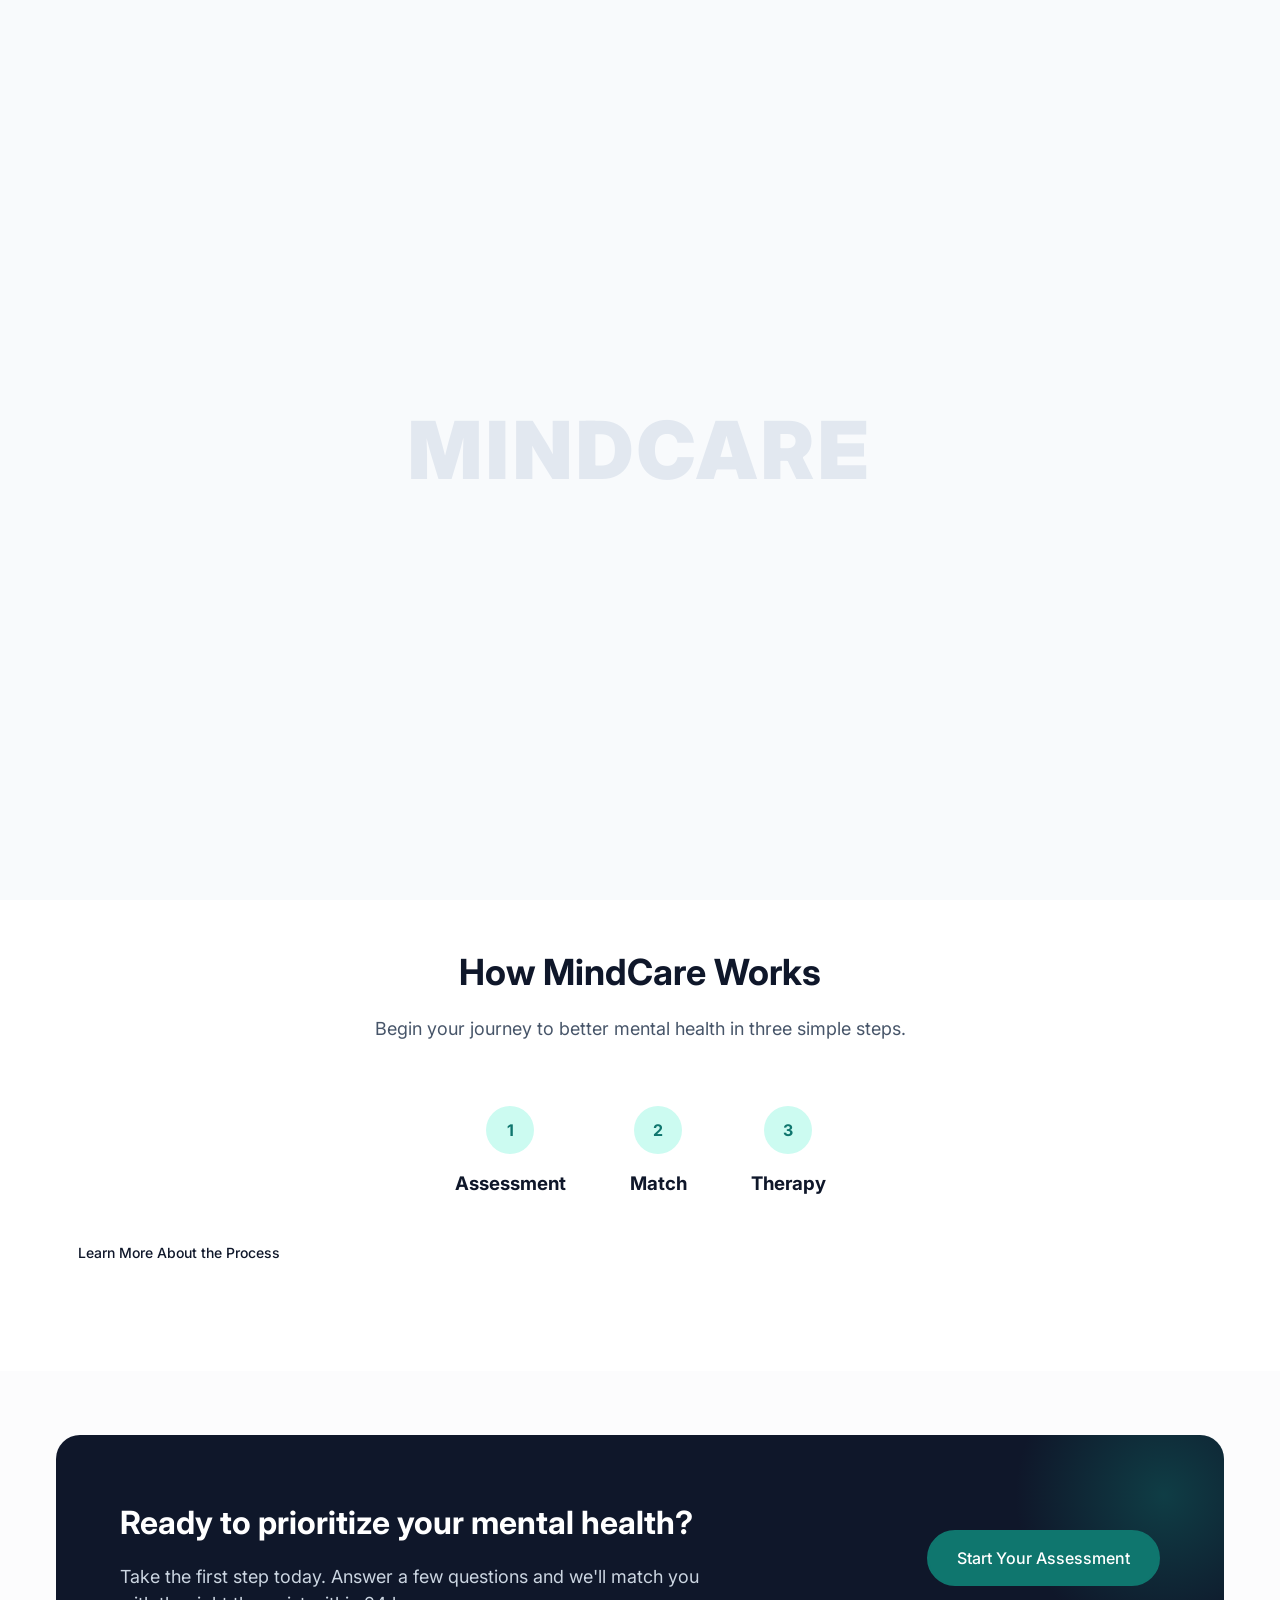
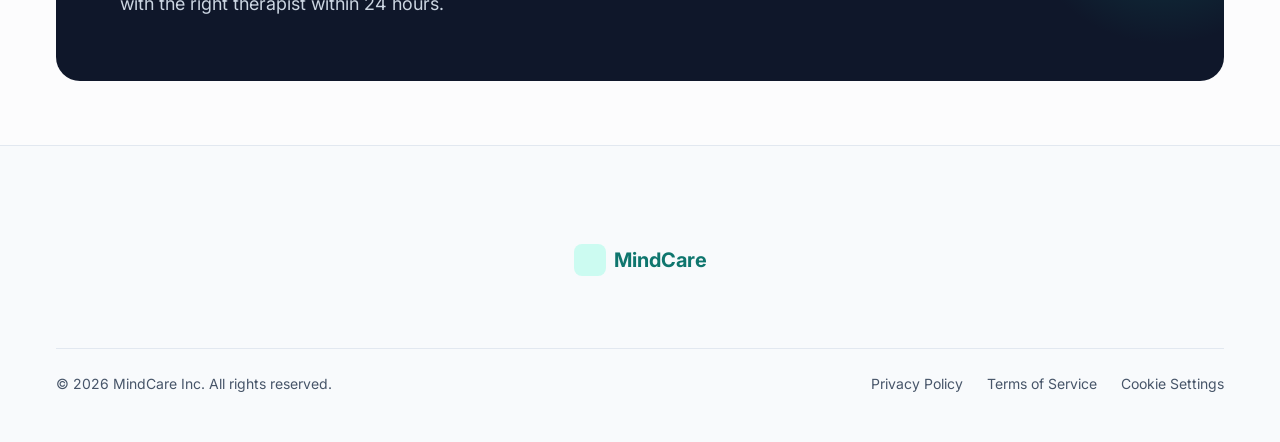
==== commit 187c9faa: "feat: complete interactive loaders, avatar selection, and secondary page loader behavior" ====
--- a/index.html
+++ b/index.html
@@ -14,10 +14,13 @@
     <!-- Remix Icons -->
     <link href="https://cdn.jsdelivr.net/npm/remixicon@3.5.0/fonts/remixicon.css" rel="stylesheet">
     <!-- Custom CSS -->
-    <link rel="stylesheet" href="style.css">
+    <link rel="stylesheet" href="style/style.css">
 </head>
 
 <body>
+    <div class="page-loader">
+        <div class="loader-wave-text" data-text="MINDCARE">MINDCARE</div>
+    </div>
     <nav class="navbar">
         <div class="container nav-container">
             <a href="index.html" class="logo">
@@ -31,8 +34,8 @@
                 <a href="faqs.html" class="nav-link">FAQ</a>
             </div>
             <div class="nav-actions">
-                <a href="auth.html" class="btn btn-outline">Log In</a>
-                <a href="auth.html" class="btn btn-primary">Sign Up</a>
+                <a href="login.html" class="btn btn-outline">Log In</a>
+                <a href="signup.html" class="btn btn-primary">Sign Up</a>
             </div>
             <button class="menu-toggle" aria-label="Toggle Menu">
                 <i class="ri-menu-line"></i>
@@ -50,7 +53,8 @@
                     <p class="hero-description">Professional, compassionate mental health counseling accessible from the
                         comfort of your home. Connect with licensed therapists who understand you.</p>
                     <div class="hero-actions">
-                        <a href="assessment.html" class="btn btn-primary btn-lg btn-assessment">Get Matched with a Therapist</a>
+                        <a href="assessment.html" class="btn btn-primary btn-lg btn-assessment">Get Matched with a
+                            Therapist</a>
                         <a href="how-it-works.html" class="btn btn-secondary btn-lg play-btn">
                             <div class="play-icon"><i class="ri-play-fill"></i></div> Let's see how it works
                         </a>
@@ -127,7 +131,8 @@
                             therapist within 24 hours.</p>
                     </div>
                     <div class="cta-action">
-                        <a href="assessment.html" class="btn btn-primary btn-lg btn-assessment">Start Your Assessment</a>
+                        <a href="assessment.html" class="btn btn-primary btn-lg btn-assessment">Start Your
+                            Assessment</a>
                     </div>
                 </div>
             </div>
@@ -142,7 +147,7 @@
                     <span>MindCare</span>
                 </a>
             </div>
-            
+
 
 
             <div class="footer-socials">
@@ -153,7 +158,7 @@
             </div>
 
             <div class="footer-divider"></div>
-            
+
             <div class="footer-bottom-row">
                 <div class="footer-copyright">
                     <p>&copy; 2026 MindCare Inc. All rights reserved.</p>
@@ -167,7 +172,8 @@
         </div>
     </footer>
 
-    <script src="script.js"></script>
+    <script type="module" src="script/script.js"></script>
+    <script type="module" src="script/auth-state.js"></script>
 </body>
 
 </html>
--- a/style/style.css
+++ b/style/style.css
@@ -0,0 +1,1654 @@
+:root {
+    /* Colors */
+    --primary-color: #0f766e;
+    /* Teal 600 */
+    --primary-hover: #115e59;
+    /* Teal 700 */
+    --primary-light: #ccfbf1;
+    /* Teal 50 */
+    --secondary-color: #f8fafc;
+    --text-main: #0f172a;
+    --text-muted: #475569;
+    --bg-main: #fcfcfd;
+    --white: #ffffff;
+
+    /* Typography */
+    --font-sans: 'Inter', sans-serif;
+
+    /* Spacing */
+    --spacing-xs: 0.5rem;
+    --spacing-sm: 1rem;
+    --spacing-md: 2rem;
+    --spacing-lg: 4rem;
+    --spacing-xl: 6rem;
+
+    /* Borders & Shadows */
+    --radius-sm: 0.5rem;
+    --radius-md: 1rem;
+    --radius-lg: 1.5rem;
+    --radius-full: 9999px;
+    --shadow-sm: 0 1px 2px 0 rgb(0 0 0 / 0.05);
+    --shadow-md: 0 4px 6px -1px rgb(0 0 0 / 0.1), 0 2px 4px -2px rgb(0 0 0 / 0.1);
+    --shadow-lg: 0 10px 15px -3px rgb(0 0 0 / 0.1), 0 4px 6px -4px rgb(0 0 0 / 0.1);
+    --shadow-glow: 0 0 40px -10px rgba(15, 118, 110, 0.4);
+}
+
+* {
+    margin: 0;
+    padding: 0;
+    box-sizing: border-box;
+}
+
+body {
+    font-family: var(--font-sans);
+    color: var(--text-main);
+    background-color: var(--bg-main);
+    line-height: 1.5;
+    overflow-x: hidden;
+}
+
+.container {
+    max-width: 1200px;
+    margin: 0 auto;
+    padding: 0 var(--spacing-sm);
+}
+
+img {
+    max-width: 100%;
+    height: auto;
+    display: block;
+}
+
+a {
+    text-decoration: none;
+    color: inherit;
+    transition: all 0.3s ease;
+}
+
+/* --- Buttons --- */
+.btn {
+    display: inline-flex;
+    align-items: center;
+    justify-content: center;
+    padding: 0.625rem 1.25rem;
+    border-radius: var(--radius-full);
+    font-weight: 500;
+    cursor: pointer;
+    transition: all 0.3s cubic-bezier(0.4, 0, 0.2, 1);
+    font-size: 0.875rem;
+}
+
+.btn-lg {
+    padding: 0.875rem 1.75rem;
+    font-size: 1rem;
+}
+
+.btn-primary {
+    background-color: var(--primary-color);
+    color: var(--white);
+    border: 2px solid var(--primary-color);
+}
+
+.btn-primary:hover {
+    background-color: var(--primary-hover);
+    border-color: var(--primary-hover);
+    transform: translateY(-2px);
+    box-shadow: var(--shadow-glow);
+}
+
+.btn-outline {
+    background-color: transparent;
+    color: var(--text-main);
+    border: 2px solid transparent;
+}
+
+.btn-outline:hover {
+    color: var(--primary-color);
+}
+
+.btn-secondary {
+    background-color: var(--white);
+    color: var(--text-main);
+    border: 1px solid #e2e8f0;
+}
+
+.btn-secondary:hover {
+    box-shadow: var(--shadow-md);
+    transform: translateY(-2px);
+}
+
+/* --- Navigation --- */
+.navbar {
+    position: fixed;
+    top: 0;
+    left: 0;
+    width: 100%;
+    background-color: rgba(255, 255, 255, 0.8);
+    backdrop-filter: blur(12px);
+    -webkit-backdrop-filter: blur(12px);
+    z-index: 1000;
+    border-bottom: 1px solid rgba(0, 0, 0, 0.05);
+    transition: all 0.3s ease;
+}
+
+.nav-container {
+    display: flex;
+    justify-content: space-between;
+    align-items: center;
+    height: 80px;
+}
+
+.logo {
+    display: flex;
+    align-items: center;
+    gap: 0.5rem;
+    font-size: 1.25rem;
+    font-weight: 700;
+    color: var(--primary-color);
+}
+
+.logo-icon {
+    width: 32px;
+    height: 32px;
+    background-color: var(--primary-light);
+    border-radius: 8px;
+    display: flex;
+    align-items: center;
+    justify-content: center;
+    color: var(--primary-color);
+    font-size: 1.25rem;
+}
+
+.nav-links {
+    display: flex;
+    gap: 2rem;
+}
+
+.nav-link {
+    font-weight: 500;
+    color: var(--text-muted);
+    font-size: 0.9375rem;
+}
+
+.nav-link:hover {
+    color: var(--primary-color);
+}
+
+.nav-actions {
+    display: flex;
+    gap: 1rem;
+    align-items: center;
+}
+
+.menu-toggle {
+    display: none;
+    background: none;
+    border: none;
+    font-size: 1.5rem;
+    color: var(--text-main);
+    cursor: pointer;
+}
+
+/* --- Hero Section --- */
+.hero {
+    padding-top: calc(80px + var(--spacing-xl));
+    padding-bottom: var(--spacing-xl);
+    overflow: hidden;
+    position: relative;
+}
+
+/* Background blob */
+.hero::before {
+    content: '';
+    position: absolute;
+    top: -10%;
+    right: -5%;
+    width: 600px;
+    height: 600px;
+    background: radial-gradient(circle, var(--primary-light) 0%, rgba(255, 255, 255, 0) 70%);
+    border-radius: 50%;
+    z-index: -1;
+    opacity: 0.6;
+}
+
+.hero-container {
+    display: grid;
+    grid-template-columns: 1fr 1fr;
+    gap: var(--spacing-xl);
+    align-items: center;
+}
+
+.badge {
+    display: inline-block;
+    padding: 0.25rem 0.75rem;
+    background-color: var(--primary-light);
+    color: var(--primary-color);
+    border-radius: var(--radius-full);
+    font-size: 0.875rem;
+    font-weight: 600;
+    margin-bottom: var(--spacing-sm);
+    text-transform: uppercase;
+    letter-spacing: 0.05em;
+}
+
+.hero-title {
+    font-size: 3.5rem;
+    font-weight: 700;
+    line-height: 1.1;
+    margin-bottom: var(--spacing-sm);
+    color: var(--text-main);
+}
+
+.hero-title span {
+    color: var(--primary-color);
+}
+
+.hero-description {
+    font-size: 1.125rem;
+    color: var(--text-muted);
+    margin-bottom: var(--spacing-md);
+    max-width: 480px;
+}
+
+.hero-actions {
+    display: flex;
+    gap: 1rem;
+    margin-bottom: var(--spacing-lg);
+    flex-wrap: wrap;
+}
+
+.play-btn {
+    display: flex;
+    gap: 0.5rem;
+}
+
+.play-icon {
+    width: 24px;
+    height: 24px;
+    background-color: var(--primary-light);
+    color: var(--primary-color);
+    border-radius: 50%;
+    display: flex;
+    align-items: center;
+    justify-content: center;
+    font-size: 0.75rem;
+}
+
+.hero-stats {
+    display: flex;
+    gap: 2rem;
+    border-top: 1px solid #e2e8f0;
+    padding-top: var(--spacing-md);
+}
+
+.stat-number {
+    font-size: 1.5rem;
+    font-weight: 700;
+    color: var(--text-main);
+}
+
+.stat-label {
+    font-size: 0.875rem;
+    color: var(--text-muted);
+}
+
+.hero-image-wrapper {
+    position: relative;
+    padding: 2rem;
+}
+
+.hero-image-bg {
+    position: absolute;
+    top: 50%;
+    left: 50%;
+    transform: translate(-50%, -50%);
+    width: 100%;
+    height: 100%;
+    background-color: var(--primary-light);
+    border-radius: 30% 70% 70% 30% / 30% 30% 70% 70%;
+    z-index: -1;
+    animation: morph 8s ease-in-out infinite alternate;
+}
+
+@keyframes morph {
+    0% {
+        border-radius: 30% 70% 70% 30% / 30% 30% 70% 70%;
+    }
+
+    100% {
+        border-radius: 70% 30% 30% 70% / 70% 70% 30% 30%;
+    }
+}
+
+.hero-image-container {
+    border-radius: var(--radius-lg);
+    overflow: hidden;
+    box-shadow: var(--shadow-lg);
+    position: relative;
+    z-index: 1;
+}
+
+.hero-image {
+    width: 100%;
+    height: 100%;
+    object-fit: cover;
+    display: block;
+    transform: scale(1.05);
+}
+
+.floating-card {
+    position: absolute;
+    bottom: 2rem;
+    left: -2rem;
+    background: rgba(255, 255, 255, 0.9);
+    backdrop-filter: blur(10px);
+    -webkit-backdrop-filter: blur(10px);
+    padding: 1rem;
+    border-radius: var(--radius-md);
+    box-shadow: var(--shadow-lg);
+    display: flex;
+    align-items: center;
+    gap: 1rem;
+    z-index: 2;
+    animation: float 6s ease-in-out infinite;
+}
+
+@keyframes float {
+    0% {
+        transform: translateY(0px);
+    }
+
+    50% {
+        transform: translateY(-15px);
+    }
+
+    100% {
+        transform: translateY(0px);
+    }
+}
+
+.avatar {
+    width: 48px;
+    height: 48px;
+    border-radius: 50%;
+    object-fit: cover;
+}
+
+.card-info h4 {
+    font-size: 0.875rem;
+    font-weight: 600;
+}
+
+.card-info p {
+    font-size: 0.75rem;
+    color: var(--text-muted);
+}
+
+.status-dot {
+    width: 10px;
+    height: 10px;
+    border-radius: 50%;
+    position: absolute;
+    bottom: 1rem;
+    left: 3rem;
+    border: 2px solid white;
+}
+
+.status-dot.online {
+    background-color: #10b981;
+}
+
+/* --- How it Works Section --- */
+.how-it-works {
+    padding: var(--spacing-xl) 0;
+    background-color: var(--bg-main);
+    position: relative;
+}
+
+.how-it-works::before {
+    content: '';
+    position: absolute;
+    bottom: -10%;
+    left: -5%;
+    width: 500px;
+    height: 500px;
+    background: radial-gradient(circle, var(--primary-light) 0%, rgba(255, 255, 255, 0) 70%);
+    border-radius: 50%;
+    z-index: 0;
+    opacity: 0.5;
+}
+
+.how-it-works .container {
+    position: relative;
+    z-index: 1;
+}
+
+.steps-container {
+    display: flex;
+    align-items: flex-start;
+    justify-content: space-between;
+    position: relative;
+    max-width: 1000px;
+    margin: 0 auto;
+}
+
+.step-card {
+    flex: 1;
+    text-align: center;
+    position: relative;
+    padding: 0 1.5rem;
+    transition: transform 0.3s ease;
+}
+
+.step-card:hover {
+    transform: translateY(-5px);
+}
+
+.step-number {
+    width: 64px;
+    height: 64px;
+    background-color: var(--primary-color);
+    color: var(--white);
+    border-radius: 50%;
+    display: flex;
+    align-items: center;
+    justify-content: center;
+    font-size: 1.5rem;
+    font-weight: 700;
+    margin: 0 auto 1.5rem;
+    box-shadow: var(--shadow-glow);
+    position: relative;
+    z-index: 2;
+    transition: transform 0.3s ease, background-color 0.3s ease;
+}
+
+.step-card:hover .step-number {
+    transform: scale(1.1);
+}
+
+.step-title {
+    font-size: 1.25rem;
+    font-weight: 600;
+    margin-bottom: 0.75rem;
+}
+
+.step-description {
+    color: var(--text-muted);
+    font-size: 0.9375rem;
+}
+
+.step-line {
+    flex: 0 0 calc(15%);
+    height: 2px;
+    background-color: #e2e8f0;
+    margin-top: 32px;
+    position: relative;
+}
+
+.step-line::after {
+    content: '';
+    position: absolute;
+    top: 50%;
+    right: 0;
+    transform: translateY(-50%);
+    width: 0;
+    height: 0;
+    border-top: 5px solid transparent;
+    border-bottom: 5px solid transparent;
+    border-left: 6px solid #e2e8f0;
+}
+
+/* --- Features Section --- */
+.features {
+    padding: var(--spacing-xl) 0;
+    background-color: var(--white);
+}
+
+.section-header {
+    text-align: center;
+    max-width: 600px;
+    margin: 0 auto var(--spacing-lg);
+}
+
+.section-title {
+    font-size: 2.25rem;
+    font-weight: 700;
+    margin-bottom: var(--spacing-sm);
+}
+
+.section-description {
+    color: var(--text-muted);
+    font-size: 1.125rem;
+}
+
+.features-grid {
+    display: grid;
+    grid-template-columns: repeat(3, 1fr);
+    gap: var(--spacing-md);
+}
+
+.feature-card {
+    padding: 2rem;
+    border-radius: var(--radius-lg);
+    background-color: var(--bg-main);
+    border: 1px solid #f1f5f9;
+    transition: all 0.3s ease;
+    cursor: pointer;
+}
+
+.feature-card:hover {
+    transform: translateY(-5px);
+    box-shadow: var(--shadow-lg);
+    border-color: var(--primary-light);
+}
+
+.feature-icon {
+    width: 56px;
+    height: 56px;
+    background-color: var(--primary-light);
+    color: var(--primary-color);
+    border-radius: 16px;
+    display: flex;
+    align-items: center;
+    justify-content: center;
+    font-size: 1.5rem;
+    margin-bottom: 1.5rem;
+    transition: all 0.3s ease;
+}
+
+.feature-card:hover .feature-icon {
+    background-color: var(--primary-color);
+    color: white;
+}
+
+.feature-title {
+    font-size: 1.25rem;
+    font-weight: 600;
+    margin-bottom: 0.75rem;
+}
+
+.feature-description {
+    color: var(--text-muted);
+    font-size: 0.9375rem;
+}
+
+/* --- Therapists Section --- */
+.therapists {
+    padding: var(--spacing-xl) 0;
+    background-color: var(--secondary-color);
+}
+
+.therapist-grid {
+    display: grid;
+    grid-template-columns: repeat(4, 1fr);
+    gap: var(--spacing-md);
+}
+
+.therapist-card {
+    background-color: var(--white);
+    border-radius: var(--radius-lg);
+    overflow: hidden;
+    box-shadow: var(--shadow-sm);
+    transition: all 0.3s cubic-bezier(0.4, 0, 0.2, 1);
+    border: 1px solid #f1f5f9;
+}
+
+.therapist-card:hover {
+    transform: translateY(-8px);
+    box-shadow: var(--shadow-lg);
+    border-color: var(--primary-light);
+}
+
+.therapist-image {
+    width: 100%;
+    height: 250px;
+    overflow: hidden;
+    position: relative;
+}
+
+.therapist-image::after {
+    content: '';
+    position: absolute;
+    bottom: 0;
+    left: 0;
+    width: 100%;
+    height: 30%;
+    background: linear-gradient(to top, rgba(0, 0, 0, 0.4), transparent);
+    opacity: 0;
+    transition: opacity 0.3s ease;
+}
+
+.therapist-card:hover .therapist-image::after {
+    opacity: 1;
+}
+
+.therapist-image img {
+    width: 100%;
+    height: 100%;
+    object-fit: cover;
+    transition: transform 0.5s ease;
+}
+
+.therapist-card:hover .therapist-image img {
+    transform: scale(1.08);
+}
+
+.therapist-info {
+    padding: 1.5rem;
+}
+
+.therapist-name {
+    font-size: 1.125rem;
+    font-weight: 600;
+    margin-bottom: 0.25rem;
+    color: var(--text-main);
+}
+
+.therapist-specialty {
+    color: var(--primary-color);
+    font-size: 0.875rem;
+    font-weight: 500;
+    margin-bottom: 0.75rem;
+}
+
+.therapist-focus {
+    color: var(--text-muted);
+    font-size: 0.875rem;
+    line-height: 1.5;
+}
+
+.therapist-rating {
+    position: absolute;
+    top: 1rem;
+    right: 1rem;
+    background-color: var(--white);
+    color: var(--text-main);
+    padding: 0.25rem 0.6rem;
+    border-radius: var(--radius-full);
+    font-size: 0.75rem;
+    font-weight: 600;
+    z-index: 2;
+    display: flex;
+    align-items: center;
+    gap: 0.25rem;
+    box-shadow: var(--shadow-sm);
+}
+
+.therapist-rating i {
+    color: #fbbf24;
+}
+
+.therapist-image-overlay {
+    position: absolute;
+    top: 0;
+    left: 0;
+    width: 100%;
+    height: 100%;
+    background-color: rgba(15, 23, 42, 0.4);
+    display: flex;
+    align-items: center;
+    justify-content: center;
+    opacity: 0;
+    transition: opacity 0.3s ease;
+    z-index: 1;
+    backdrop-filter: blur(2px);
+    -webkit-backdrop-filter: blur(2px);
+}
+
+.therapist-image-overlay .btn {
+    transform: translateY(20px);
+    transition: transform 0.3s ease;
+}
+
+.therapist-card:hover .therapist-image-overlay {
+    opacity: 1;
+}
+
+.therapist-card:hover .therapist-image-overlay .btn {
+    transform: translateY(0);
+}
+
+.therapist-name-row {
+    display: flex;
+    align-items: center;
+    justify-content: space-between;
+    margin-bottom: 0.25rem;
+}
+
+.therapist-name-row .therapist-name {
+    margin-bottom: 0;
+}
+
+.credential {
+    font-size: 0.75rem;
+    font-weight: 600;
+    background-color: var(--primary-light);
+    color: var(--primary-color);
+    padding: 0.15rem 0.5rem;
+    border-radius: var(--radius-sm);
+}
+
+.therapist-tags {
+    display: flex;
+    flex-wrap: wrap;
+    gap: 0.5rem;
+    margin-top: 1rem;
+}
+
+.tag {
+    background-color: #f1f5f9;
+    color: var(--text-muted);
+    font-size: 0.75rem;
+    padding: 0.25rem 0.75rem;
+    border-radius: var(--radius-full);
+    font-weight: 500;
+    transition: background-color 0.3s ease, color 0.3s ease;
+}
+
+.tag:hover {
+    background-color: var(--primary-light);
+    color: var(--primary-color);
+}
+
+.section-footer {
+    display: flex;
+    justify-content: center;
+}
+
+/* --- FAQ Section --- */
+.faq {
+    padding: var(--spacing-xl) 0;
+    background-color: var(--white);
+}
+
+.faq-container {
+    max-width: 800px;
+    margin: 0 auto;
+}
+
+.faq-item {
+    border: 1px solid #e2e8f0;
+    border-radius: var(--radius-md);
+    margin-bottom: 1rem;
+    overflow: hidden;
+    transition: all 0.3s ease;
+}
+
+.faq-item.active {
+    border-color: var(--primary-light);
+    box-shadow: var(--shadow-sm);
+}
+
+.faq-question {
+    width: 100%;
+    text-align: left;
+    padding: 1.5rem;
+    background: var(--white);
+    border: none;
+    display: flex;
+    justify-content: space-between;
+    align-items: center;
+    cursor: pointer;
+    font-size: 1.125rem;
+    font-weight: 600;
+    color: var(--text-main);
+    transition: background-color 0.3s ease;
+    font-family: inherit;
+}
+
+.faq-question:hover {
+    background-color: var(--bg-main);
+}
+
+.faq-question i {
+    font-size: 1.5rem;
+    color: var(--primary-color);
+    transition: transform 0.3s ease;
+}
+
+.faq-item.active .faq-question i {
+    transform: rotate(45deg);
+}
+
+.faq-answer {
+    max-height: 0;
+    overflow: hidden;
+    transition: max-height 0.3s ease-in-out;
+    background-color: var(--white);
+}
+
+.faq-answer p {
+    padding: 0 1.5rem 1.5rem;
+    color: var(--text-muted);
+    line-height: 1.6;
+}
+
+/* --- CTA Section --- */
+.cta-section {
+    padding: var(--spacing-lg) 0;
+}
+
+.cta-box {
+    background-color: var(--text-main);
+    border-radius: var(--radius-lg);
+    padding: var(--spacing-lg);
+    display: flex;
+    justify-content: space-between;
+    align-items: center;
+    color: var(--white);
+    position: relative;
+    overflow: hidden;
+}
+
+.cta-box::before {
+    content: '';
+    position: absolute;
+    top: 0;
+    right: 0;
+    width: 300px;
+    height: 300px;
+    background: radial-gradient(circle, rgba(15, 118, 110, 0.4) 0%, rgba(255, 255, 255, 0) 70%);
+    border-radius: 50%;
+    transform: translate(30%, -30%);
+}
+
+.cta-content {
+    max-width: 600px;
+    position: relative;
+    z-index: 1;
+}
+
+.cta-content h2 {
+    font-size: 2rem;
+    margin-bottom: 1rem;
+}
+
+.cta-content p {
+    color: #cbd5e1;
+    font-size: 1.125rem;
+}
+
+.cta-action {
+    position: relative;
+    z-index: 1;
+}
+
+/* --- Assessment Modal --- */
+.modal-overlay {
+    position: fixed;
+    top: 0;
+    left: 0;
+    width: 100%;
+    height: 100%;
+    background-color: rgba(15, 23, 42, 0.7);
+    backdrop-filter: blur(4px);
+    z-index: 2000;
+    display: flex;
+    align-items: center;
+    justify-content: center;
+    opacity: 0;
+    visibility: hidden;
+    transition: all 0.3s ease;
+}
+
+.modal-overlay.active {
+    opacity: 1;
+    visibility: visible;
+}
+
+.modal-container {
+    background-color: var(--white);
+    width: 90%;
+    max-width: 600px;
+    border-radius: var(--radius-lg);
+    position: relative;
+    transform: translateY(20px);
+    transition: transform 0.3s ease;
+    display: flex;
+    flex-direction: column;
+    max-height: 90vh;
+}
+
+.modal-overlay.active .modal-container {
+    transform: translateY(0);
+}
+
+.modal-close {
+    position: absolute;
+    top: 1.5rem;
+    right: 1.5rem;
+    background: none;
+    border: none;
+    font-size: 1.5rem;
+    color: var(--text-muted);
+    cursor: pointer;
+    transition: color 0.3s ease;
+    z-index: 10;
+}
+
+.modal-close:hover {
+    color: var(--text-main);
+}
+
+.modal-header {
+    padding: 2rem 2rem 1.5rem;
+    border-bottom: 1px solid #e2e8f0;
+}
+
+.modal-header h3 {
+    font-size: 1.5rem;
+    font-weight: 700;
+    margin-bottom: 1rem;
+}
+
+.progress-bar-container {
+    height: 6px;
+    background-color: #f1f5f9;
+    border-radius: var(--radius-full);
+    overflow: hidden;
+    margin-bottom: 0.5rem;
+}
+
+.progress-bar {
+    height: 100%;
+    background-color: var(--primary-color);
+    width: 25%;
+    /* step 1 of 4 */
+    transition: width 0.3s ease;
+}
+
+.step-indicator {
+    font-size: 0.875rem;
+    color: var(--text-muted);
+    font-weight: 500;
+}
+
+.modal-body {
+    padding: 2rem;
+    overflow-y: auto;
+    flex-grow: 1;
+}
+
+.assessment-step {
+    display: none;
+    animation: fadeIn 0.4s ease forwards;
+}
+
+.assessment-step.active {
+    display: block;
+}
+
+@keyframes fadeIn {
+    from {
+        opacity: 0;
+        transform: translateX(10px);
+    }
+
+    to {
+        opacity: 1;
+        transform: translateX(0);
+    }
+}
+
+.assessment-step h4 {
+    font-size: 1.25rem;
+    font-weight: 600;
+    margin-bottom: 1.5rem;
+}
+
+.step-subtitle {
+    color: var(--text-muted);
+    font-size: 0.875rem;
+    margin-top: -1rem;
+    margin-bottom: 1.5rem;
+}
+
+/* Radio Cards */
+.options-grid {
+    display: grid;
+    grid-template-columns: 1fr 1fr;
+    gap: 1rem;
+}
+
+.option-card {
+    cursor: pointer;
+}
+
+.option-card input {
+    display: none;
+}
+
+.option-content {
+    border: 2px solid #e2e8f0;
+    border-radius: var(--radius-md);
+    padding: 1.5rem;
+    text-align: center;
+    transition: all 0.2s ease;
+    display: flex;
+    flex-direction: column;
+    align-items: center;
+    gap: 0.75rem;
+    height: 100%;
+}
+
+.option-content i {
+    font-size: 2rem;
+    color: var(--text-muted);
+    transition: color 0.2s ease;
+}
+
+.option-content span {
+    font-weight: 500;
+    color: var(--text-main);
+}
+
+.option-card:hover .option-content {
+    border-color: #cbd5e1;
+    background-color: var(--bg-main);
+}
+
+.option-card input:checked+.option-content {
+    border-color: var(--primary-color);
+    background-color: var(--primary-light);
+}
+
+.option-card input:checked+.option-content i {
+    color: var(--primary-color);
+}
+
+/* Checkbox Tags */
+.tags-selector {
+    display: flex;
+    flex-wrap: wrap;
+    gap: 0.75rem;
+}
+
+.tag-checkbox {
+    cursor: pointer;
+}
+
+.tag-checkbox input {
+    display: none;
+}
+
+.tag-checkbox span {
+    display: inline-block;
+    padding: 0.75rem 1.25rem;
+    border: 2px solid #e2e8f0;
+    border-radius: var(--radius-full);
+    font-weight: 500;
+    color: var(--text-muted);
+    transition: all 0.2s ease;
+}
+
+.tag-checkbox:hover span {
+    border-color: #cbd5e1;
+    background-color: var(--bg-main);
+}
+
+.tag-checkbox input:checked+span {
+    border-color: var(--primary-color);
+    background-color: var(--primary-color);
+    color: var(--white);
+}
+
+/* Form preferences */
+.preferences-list {
+    display: flex;
+    flex-direction: column;
+    gap: 1.25rem;
+}
+
+.pref-item label {
+    display: block;
+    margin-bottom: 0.5rem;
+    font-weight: 500;
+    font-size: 0.875rem;
+}
+
+/* Form Controls (generic) */
+.form-control {
+    width: 100%;
+    padding: 0.75rem 1rem;
+    border: 1px solid #cbd5e1;
+    border-radius: var(--radius-sm);
+    font-family: inherit;
+    font-size: 1rem;
+    transition: border-color 0.3s ease, box-shadow 0.3s ease;
+    background-color: var(--white);
+    color: var(--text-main);
+}
+
+.form-control:focus {
+    outline: none;
+    border-color: var(--primary-color);
+    box-shadow: 0 0 0 3px rgba(15, 118, 110, 0.15);
+}
+
+select.form-control {
+    appearance: auto;
+}
+
+/* Success State */
+.success-icon {
+    font-size: 4rem;
+    color: #10b981;
+    margin-bottom: 1rem;
+    animation: scaleIn 0.5s cubic-bezier(0.175, 0.885, 0.32, 1.275);
+}
+
+@keyframes scaleIn {
+    from {
+        transform: scale(0);
+        opacity: 0;
+    }
+
+    to {
+        transform: scale(1);
+        opacity: 1;
+    }
+}
+
+.success-state p {
+    color: var(--text-muted);
+    margin-top: 0.5rem;
+}
+
+.modal-footer {
+    padding: 1.5rem 2rem;
+    border-top: 1px solid #e2e8f0;
+    display: flex;
+    justify-content: space-between;
+}
+
+.cta-section {
+    padding: var(--spacing-lg) 0;
+}
+
+.cta-box {
+    background-color: var(--text-main);
+    border-radius: var(--radius-lg);
+    padding: var(--spacing-lg);
+    display: flex;
+    justify-content: space-between;
+    align-items: center;
+    color: var(--white);
+    position: relative;
+    overflow: hidden;
+}
+
+.cta-box::before {
+    content: '';
+    position: absolute;
+    top: 0;
+    right: 0;
+    width: 300px;
+    height: 300px;
+    background: radial-gradient(circle, rgba(15, 118, 110, 0.4) 0%, rgba(255, 255, 255, 0) 70%);
+    border-radius: 50%;
+    transform: translate(30%, -30%);
+}
+
+.cta-content {
+    max-width: 600px;
+    position: relative;
+    z-index: 1;
+}
+
+.cta-content h2 {
+    font-size: 2rem;
+    margin-bottom: 1rem;
+}
+
+.cta-content p {
+    color: #cbd5e1;
+    font-size: 1.125rem;
+}
+
+.cta-action {
+    position: relative;
+    z-index: 1;
+}
+
+/* --- Page Headers --- */
+.page-header {
+    background-color: var(--primary-light);
+    padding: 6rem 0 4rem;
+    text-align: center;
+}
+
+.page-title {
+    font-size: 3rem;
+    font-weight: 700;
+    margin-bottom: 1rem;
+    color: var(--text-main);
+}
+
+.page-subtitle {
+    color: var(--text-muted);
+    font-size: 1.25rem;
+    max-width: 600px;
+    margin: 0 auto;
+}
+
+/* --- Detailed Steps --- */
+.how-it-works-detailed,
+.therapists-page,
+.faq-page {
+    padding: var(--spacing-xl) 0;
+}
+
+.steps-detailed {
+    display: flex;
+    flex-direction: column;
+    gap: 4rem;
+    max-width: 800px;
+    margin: 0 auto;
+}
+
+.step-card-detailed {
+    display: flex;
+    gap: 2rem;
+    align-items: flex-start;
+}
+
+.step-card-detailed .step-number {
+    flex-shrink: 0;
+    width: 64px;
+    height: 64px;
+    background-color: var(--primary-color);
+    color: var(--white);
+    border-radius: 50%;
+    display: flex;
+    align-items: center;
+    justify-content: center;
+    font-size: 1.5rem;
+    font-weight: 700;
+}
+
+.step-content h3 {
+    font-size: 1.5rem;
+    margin-bottom: 0.75rem;
+}
+
+.step-content p {
+    color: var(--text-muted);
+    line-height: 1.6;
+}
+
+/* --- Home Summary Layouts --- */
+.how-it-works-summary {
+    padding: var(--spacing-xl) 0;
+    background-color: var(--white);
+}
+
+.steps-summary {
+    display: flex;
+    justify-content: center;
+    gap: 4rem;
+    margin-top: 3rem;
+}
+
+.step-summary-item {
+    text-align: center;
+}
+
+.step-summary-item .step-num {
+    width: 48px;
+    height: 48px;
+    background-color: var(--primary-light);
+    color: var(--primary-color);
+    border-radius: 50%;
+    display: flex;
+    align-items: center;
+    justify-content: center;
+    font-weight: 700;
+    margin: 0 auto 1rem;
+}
+
+/* --- Footer --- */
+.footer {
+    background-color: var(--secondary-color);
+    padding: var(--spacing-xl) 0 3rem;
+    color: var(--text-main);
+    border-top: 1px solid #e2e8f0;
+}
+
+.centered-footer {
+    display: flex;
+    flex-direction: column;
+    align-items: center;
+    text-align: center;
+}
+
+.footer-brand-centered {
+    margin-bottom: 2rem;
+}
+
+.footer-brand-centered .logo {
+    display: inline-flex;
+}
+
+
+.footer-socials {
+    display: flex;
+    gap: 1.5rem;
+    margin-bottom: 2.5rem;
+}
+
+.footer-socials a {
+    color: var(--text-muted);
+    font-size: 1.5rem;
+    transition: all 0.3s ease;
+}
+
+.footer-socials a:hover {
+    color: var(--primary-color);
+    transform: translateY(-3px);
+}
+
+.footer-divider {
+    width: 100%;
+    height: 1px;
+    background-color: #e2e8f0;
+    margin-bottom: 1.5rem;
+}
+
+.footer-bottom-row {
+    display: flex;
+    justify-content: space-between;
+    align-items: center;
+    width: 100%;
+    color: var(--text-muted);
+    font-size: 0.875rem;
+}
+
+.footer-legal-links {
+    display: flex;
+    gap: 1.5rem;
+}
+
+.footer-legal-links a {
+    color: var(--text-muted);
+    transition: color 0.2s ease;
+}
+
+.footer-legal-links a:hover {
+    color: var(--primary-color);
+}
+
+/* --- Responsive --- */
+@media (max-width: 991px) {
+    .modal-container {
+        width: 100%;
+        height: 100%;
+        max-height: 100vh;
+        border-radius: 0;
+    }
+
+    .options-grid {
+        grid-template-columns: 1fr;
+    }
+
+    .hero-container {
+        grid-template-columns: 1fr;
+        text-align: center;
+    }
+
+    .hero-title {
+        font-size: 3rem;
+    }
+
+    .hero-description {
+        margin: 0 auto var(--spacing-md);
+    }
+
+    .hero-actions {
+        justify-content: center;
+    }
+
+    .hero-stats {
+        justify-content: center;
+    }
+
+    .floating-card {
+        left: 50%;
+        transform: translateX(-50%);
+        bottom: -2rem;
+        animation: floatMobile 6s ease-in-out infinite;
+    }
+
+    @keyframes floatMobile {
+        0% {
+            transform: translate(-50%, 0px);
+        }
+
+        50% {
+            transform: translate(-50%, -15px);
+        }
+
+        100% {
+            transform: translate(-50%, 0px);
+        }
+    }
+
+    .features-grid,
+    .therapist-grid {
+        grid-template-columns: repeat(2, 1fr);
+    }
+
+    .footer-grid {
+        grid-template-columns: repeat(2, 1fr);
+        gap: 2rem;
+    }
+}
+
+@media (max-width: 768px) {
+
+    .nav-links,
+    .nav-actions {
+        display: none;
+    }
+
+    .menu-toggle {
+        display: block;
+    }
+
+    .steps-container {
+        flex-direction: column;
+        align-items: center;
+        gap: 3rem;
+    }
+
+    .step-line {
+        display: none;
+    }
+
+    .step-card {
+        padding: 0;
+        max-width: 400px;
+    }
+
+    .features-grid,
+    .therapist-grid {
+        grid-template-columns: 1fr;
+    }
+
+    .hero-title {
+        font-size: 2.5rem;
+    }
+}
+
+/* --- Loader Animations --- */
+.page-loader {
+    position: fixed;
+    top: 0;
+    left: 0;
+    width: 100vw;
+    height: 100vh;
+    background-color: var(--secondary-color);
+    z-index: 9999;
+    display: flex;
+    justify-content: center;
+    align-items: center;
+    flex-direction: column;
+    transition: opacity 0.5s ease-out, visibility 0.5s ease-out;
+}
+
+.page-loader.fade-out {
+    opacity: 0;
+    visibility: hidden;
+}
+
+/* Dynamic Text wave for landing page */
+.loader-wave-text {
+    position: relative;
+    font-size: 5rem;
+    font-weight: 900;
+    color: #e2e8f0;
+    /* Default empty state color */
+    letter-spacing: 4px;
+    text-transform: uppercase;
+}
+
+.loader-wave-text::before {
+    content: attr(data-text);
+    position: absolute;
+    left: 0;
+    top: 0;
+    width: 100%;
+    height: 100%;
+    color: transparent;
+    /* Wave SVG repeating horizontally */
+    background-image: url("data:image/svg+xml;utf8,<svg xmlns='http://www.w3.org/2000/svg' width='800' height='800' viewBox='0 0 800 800'><path fill='%230f766e' d='M0,400 Q200,300 400,400 T800,400 L800,800 L0,800 Z'/></svg>");
+    background-repeat: repeat-x;
+    background-size: 200% 200%;
+    -webkit-background-clip: text;
+    background-clip: text;
+    animation: waveFill 2s ease-in-out infinite alternate, waveMove 2s linear infinite;
+}
+
+@keyframes waveFill {
+    0% {
+        background-position-y: 0%;
+    }
+
+    100% {
+        background-position-y: 100%;
+    }
+}
+
+@keyframes waveMove {
+    0% {
+        background-position-x: 0%;
+    }
+
+    100% {
+        background-position-x: 200%;
+    }
+}
+
+/* Spinner for other pages */
+.loader-spinner {
+    width: 50px;
+    height: 50px;
+    border: 4px solid var(--primary-light);
+    border-top: 4px solid var(--primary-color);
+    border-radius: 50%;
+    animation: spin 1s linear infinite;
+}
+
+.page-loader:has(.loader-spinner)::after {
+    content: "Loading";
+    margin-top: 1.25rem;
+    font-size: 1.125rem;
+    font-weight: 500;
+    color: var(--primary-color);
+    letter-spacing: 1px;
+    animation: loadingDots 1.5s infinite steps(4, end);
+}
+
+@keyframes loadingDots {
+    0% {
+        content: "Loading";
+    }
+
+    25% {
+        content: "Loading.";
+    }
+
+    50% {
+        content: "Loading..";
+    }
+
+    75% {
+        content: "Loading...";
+    }
+
+    100% {
+        content: "Loading   ";
+    }
+}
+
+@keyframes spin {
+    0% {
+        transform: rotate(0deg);
+    }
+
+    100% {
+        transform: rotate(360deg);
+    }
+}
+
+/* --- Avatar & Logout Nav Buttons --- */
+.user-avatar-nav {
+    display: flex;
+    align-items: center;
+    justify-content: center;
+    width: 44px;
+    height: 44px;
+    border-radius: 50%;
+    background-color: var(--primary-light);
+    color: var(--primary-color);
+    text-decoration: none;
+    font-size: 1.5rem;
+    cursor: pointer;
+    transition: all 0.3s ease;
+    border: 2px solid transparent;
+    overflow: hidden;
+}
+
+.user-avatar-nav img {
+    width: 100%;
+    height: 100%;
+    object-fit: cover;
+}
+
+.user-avatar-nav:hover {
+    border-color: var(--primary-color);
+    transform: scale(1.05);
+}
+
+.nav-logout-btn {
+    display: flex;
+    align-items: center;
+    gap: 0.5rem;
+    background-color: var(--white);
+    color: var(--primary-color);
+    border: 2px solid var(--primary-color);
+    padding: 0.5rem 1.25rem;
+    border-radius: var(--radius-md);
+    /* Matching image */
+    font-weight: 600;
+    cursor: pointer;
+    transition: all 0.3s ease;
+}
+
+.nav-logout-btn i {
+    font-size: 1.25rem;
+}
+
+.nav-logout-btn:hover {
+    background-color: var(--primary-color);
+    color: var(--white);
+}
